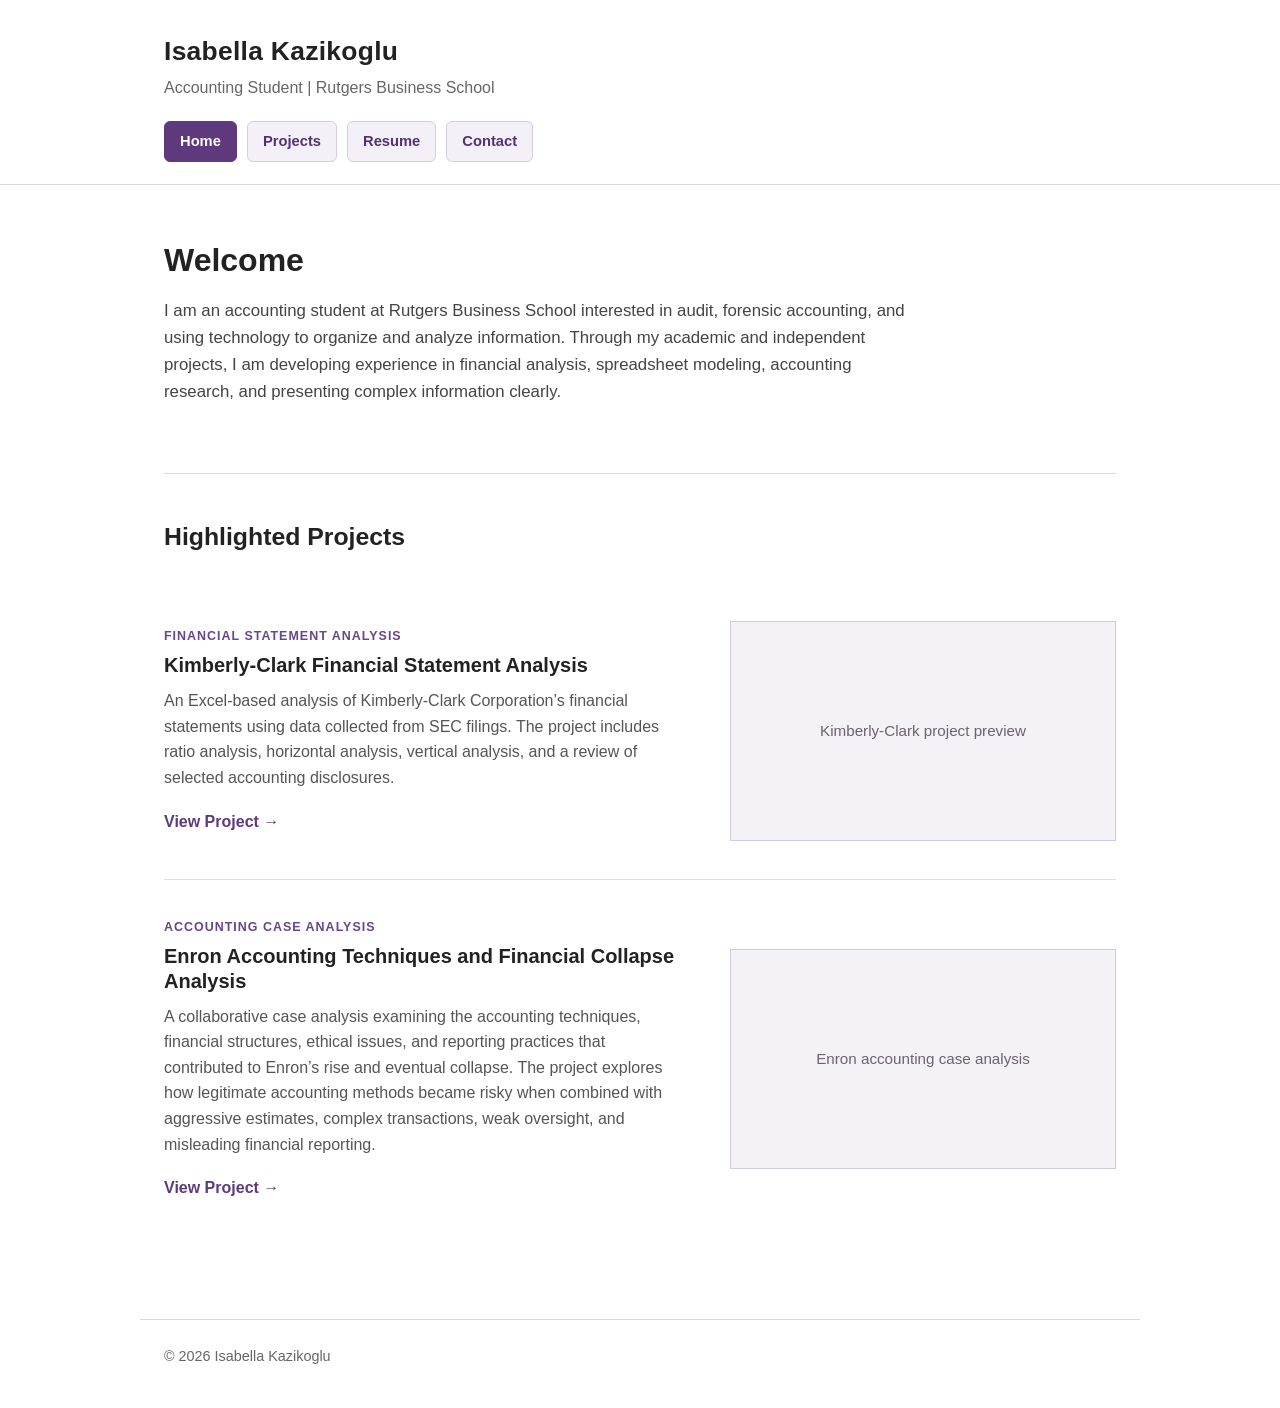
==== index.html @ 5c2a4edf "Update index.html" ====
<!DOCTYPE html>
<html lang="en">
<head>
    <meta charset="UTF-8">

    <meta
        name="viewport"
        content="width=device-width, initial-scale=1.0"
    >

    <meta
        name="description"
        content="Accounting portfolio of Isabella Kazikoglu, an accounting student at Rutgers Business School."
    >

    <title>Isabella Kazikoglu | Accounting Portfolio</title>

    <link rel="stylesheet" href="style.css?v=4">
</head>

<body>

    <header>
        <nav class="navbar">

            <a class="logo" href="index.html">
                Isabella Kazikoglu
            </a>

            <p class="site-subtitle">
                Accounting Student | Rutgers Business School
            </p>

            <div class="nav-links">

                <a class="active" href="index.html">
                    Home
                </a>

                <a href="#projects">
                    Projects
                </a>

                <a
                    href="Isabella-Kazikoglu-Resume.pdf"
                    target="_blank"
                    rel="noopener noreferrer"
                >
                    Resume
                </a>

                <a href="contact.html">
                    Contact
                </a>

            </div>

        </nav>
    </header>

    <main>

        <section class="introduction">

            <h1>Welcome</h1>

            <p>
                I am an accounting student at Rutgers Business School
                interested in audit, forensic accounting, and using
                technology to organize and analyze information. Through my
                academic and independent projects, I am developing experience
                in financial analysis, spreadsheet modeling, accounting
                research, and presenting complex information clearly.
            </p>

        </section>

        <section id="projects" class="projects-section">

            <h2>Highlighted Projects</h2>

            <article class="project">

                <div class="project-text">

                    <p class="project-category">
                        Financial Statement Analysis
                    </p>

                    <h3>
                        Kimberly-Clark Financial Statement Analysis
                    </h3>

                    <p>
                        An Excel-based analysis of Kimberly-Clark Corporation’s
                        financial statements using data collected from SEC
                        filings. The project includes ratio analysis,
                        horizontal analysis, vertical analysis, and a review
                        of selected accounting disclosures.
                    </p>

                    <a
                        class="project-link"
                        href="kmb-project.html"
                    >
                        View Project →
                    </a>

                </div>

                <div class="project-image">

                    <div class="image-placeholder">
                        Kimberly-Clark project preview
                    </div>

                </div>

            </article>

            <article class="project">

                <div class="project-text">

                    <p class="project-category">
                        Accounting Case Analysis
                    </p>

                    <h3>
                        Enron Accounting Techniques and Financial Collapse
                        Analysis
                    </h3>

                    <p>
                        A collaborative case analysis examining the accounting
                        techniques, financial structures, ethical issues, and
                        reporting practices that contributed to Enron’s rise
                        and eventual collapse. The project explores how
                        legitimate accounting methods became risky when
                        combined with aggressive estimates, complex
                        transactions, weak oversight, and misleading financial
                        reporting.
                    </p>

                    <a
                        class="project-link"
                        href="enron-project.html"
                    >
                        View Project →
                    </a>

                </div>

                <div class="project-image">

                    <div class="image-placeholder">
                        Enron accounting case analysis
                    </div>

                </div>

            </article>

        </section>

    </main>

    <footer>
        <p>© 2026 Isabella Kazikoglu</p>
    </footer>

</body>
</html>
---- style.css ----
/* ------------------------------
   Basic page settings
------------------------------ */

* {
    box-sizing: border-box;
}

html {
    scroll-behavior: smooth;
}

body {
    background-color: #ffffff;
    color: #222222;
    font-family: Arial, Helvetica, sans-serif;
    line-height: 1.6;
    margin: 0;
}

a {
    color: #5e3a7d;
    text-decoration: none;
}

a:hover {
    text-decoration: underline;
}

img {
    display: block;
    height: auto;
    max-width: 100%;
}


/* ------------------------------
   Header and navigation
------------------------------ */

header {
    background-color: #ffffff;
    border-bottom: 1px solid #d9d9d9;
}

.navbar {
    margin: 0 auto;
    max-width: 1000px;
    padding: 30px 24px 22px;
}

.logo {
    color: #222222;
    display: block;
    font-size: 1.65rem;
    font-weight: 700;
    letter-spacing: 0.3px;
    margin-bottom: 3px;
}

.logo:hover {
    color: #5e3a7d;
    text-decoration: none;
}

.site-subtitle {
    color: #666666;
    margin: 0 0 20px;
}

.nav-links {
    display: flex;
    flex-wrap: wrap;
    gap: 10px;
}

.nav-links a {
    background-color: #f4f0f7;
    border: 1px solid #d8cce1;
    border-radius: 6px;
    color: #4f3275;
    font-size: 0.92rem;
    font-weight: 600;
    padding: 8px 15px;
    text-decoration: none;
    transition:
        background-color 0.2s ease,
        border-color 0.2s ease,
        color 0.2s ease;
}

.nav-links a:hover {
    background-color: #5e3a7d;
    border-color: #5e3a7d;
    color: #ffffff;
    text-decoration: none;
}

.nav-links a.active {
    background-color: #5e3a7d;
    border-color: #5e3a7d;
    color: #ffffff;
}


/* ------------------------------
   Main page content
------------------------------ */

main {
    margin: 0 auto;
    max-width: 1000px;
    min-height: 65vh;
    padding: 55px 24px 80px;
}

h1,
h2,
h3 {
    color: #222222;
    line-height: 1.25;
}

h1 {
    font-size: 2rem;
    margin: 0 0 18px;
}

h2 {
    font-size: 1.55rem;
    margin: 0 0 30px;
}

h3 {
    font-size: 1.25rem;
    margin: 0 0 10px;
}

p {
    margin-top: 0;
}


/* ------------------------------
   Homepage introduction
------------------------------ */

.introduction {
    border-bottom: 1px solid #dddddd;
    padding-bottom: 50px;
}

.introduction p {
    color: #444444;
    font-size: 1.05rem;
    max-width: 760px;
}


/* ------------------------------
   Homepage projects
------------------------------ */

.projects-section {
    padding-top: 48px;
}

.project {
    align-items: center;
    border-bottom: 1px solid #dddddd;
    display: grid;
    gap: 45px;
    grid-template-columns: 1.35fr 1fr;
    padding: 38px 0;
}

.project:last-child {
    border-bottom: none;
}

.project-text p {
    color: #555555;
    margin: 0 0 14px;
}

.project-category {
    color: #68458c !important;
    font-size: 0.78rem;
    font-weight: 700;
    letter-spacing: 1px;
    margin-bottom: 6px !important;
    text-transform: uppercase;
}

.project-link {
    color: #5e3a7d;
    display: inline-block;
    font-weight: 700;
    margin-top: 4px;
}

.project-link:hover {
    color: #42285a;
}

.project-image img {
    border: 1px solid #cccccc;
    max-height: 250px;
    object-fit: cover;
    width: 100%;
}

.image-placeholder {
    align-items: center;
    background-color: #f4f2f6;
    border: 1px solid #d3cbd9;
    color: #6c6272;
    display: flex;
    font-size: 0.95rem;
    height: 220px;
    justify-content: center;
    padding: 20px;
    text-align: center;
}


/* ------------------------------
   General buttons
------------------------------ */

.button {
    background-color: #5e3a7d;
    border: 1px solid #5e3a7d;
    border-radius: 5px;
    color: #ffffff;
    display: inline-block;
    font-weight: 600;
    padding: 10px 17px;
    text-align: center;
}

.button:hover {
    background-color: #42285a;
    border-color: #42285a;
    color: #ffffff;
    text-decoration: none;
}

.button-secondary {
    background-color: #ffffff;
    color: #5e3a7d;
}

.button-secondary:hover {
    background-color: #f4f0f7;
    color: #42285a;
}


/* ------------------------------
   Project detail pages
------------------------------ */

.project-page {
    max-width: 820px;
}

.project-page > section {
    border-bottom: 1px solid #dddddd;
    padding: 32px 0;
}

.project-page > section:first-child {
    padding-top: 0;
}

.project-page > section:last-child {
    border-bottom: none;
}

.project-page h2 {
    font-size: 1.35rem;
    margin-bottom: 14px;
}

.project-page p,
.project-page li {
    color: #4d4d4d;
}

.project-page ul {
    padding-left: 22px;
}


/* ------------------------------
   Kimberly-Clark project hero
------------------------------ */

.project-hero {
    border-bottom: 1px solid #dddddd;
    padding-bottom: 42px !important;
}

.project-summary {
    color: #4d4d4d;
    font-size: 1.08rem;
    max-width: 760px;
}

.project-buttons {
    display: flex;
    flex-wrap: wrap;
    gap: 12px;
    margin-top: 26px;
}


/* ------------------------------
   Skills tags
------------------------------ */

.skills-list {
    display: flex;
    flex-wrap: wrap;
    gap: 10px;
}

.skills-list span {
    background-color: #f4f0f7;
    border: 1px solid #d8cce1;
    border-radius: 6px;
    color: #4f3275;
    font-size: 0.88rem;
    font-weight: 600;
    padding: 7px 12px;
}


/* ------------------------------
   Analysis cards
------------------------------ */

.analysis-grid {
    display: grid;
    gap: 18px;
    grid-template-columns: repeat(2, minmax(0, 1fr));
}

.analysis-card {
    background-color: #faf9fb;
    border: 1px solid #ded8e3;
    border-radius: 7px;
    padding: 22px;
}

.analysis-card h3 {
    margin-bottom: 9px;
}

.analysis-card p {
    margin-bottom: 0;
}


/* ------------------------------
   Key findings
------------------------------ */

.finding {
    border-left: 4px solid #68458c;
    margin-bottom: 22px;
    padding: 4px 0 4px 20px;
}

.finding h3 {
    margin-bottom: 7px;
}

.finding p {
    margin-bottom: 0;
}


/* ------------------------------
   Project lists and downloads
------------------------------ */

.project-list {
    padding-left: 22px;
}

.project-list li {
    margin-bottom: 10px;
}

.project-download-section {
    background-color: #faf9fb;
    border: 1px solid #ded8e3 !important;
    border-radius: 7px;
    margin-top: 35px;
    padding: 28px !important;
}


/* ------------------------------
   Contact page
------------------------------ */

.contact-section {
    max-width: 760px;
}

.contact-introduction {
    color: #4d4d4d;
    font-size: 1.05rem;
    margin-bottom: 35px;
    max-width: 700px;
}

.contact-cards {
    display: grid;
    gap: 16px;
}

.contact-card {
    background-color: #ffffff;
    border: 1px solid #d8cce1;
    border-radius: 7px;
    display: flex;
    flex-direction: column;
    padding: 20px 22px;
    transition:
        border-color 0.2s ease,
        box-shadow 0.2s ease,
        transform 0.2s ease;
}

.contact-card:hover {
    border-color: #68458c;
    box-shadow: 0 8px 20px rgba(66, 40, 90, 0.08);
    text-decoration: none;
    transform: translateY(-2px);
}

.contact-label {
    color: #68458c;
    font-size: 0.75rem;
    font-weight: 700;
    letter-spacing: 1px;
    margin-bottom: 4px;
    text-transform: uppercase;
}

.contact-value {
    color: #333333;
    font-size: 1rem;
    font-weight: 600;
    overflow-wrap: anywhere;
}


/* ------------------------------
   Resume page
------------------------------ */

.resume-frame {
    border: 1px solid #cccccc;
    height: 800px;
    margin-top: 25px;
    width: 100%;
}


/* ------------------------------
   Footer
------------------------------ */

footer {
    border-top: 1px solid #d9d9d9;
    color: #666666;
    font-size: 0.9rem;
    margin: 0 auto;
    max-width: 1000px;
    padding: 25px 24px 40px;
}

footer p {
    margin: 0;
}


/* ------------------------------
   Tablet and phone layout
------------------------------ */

@media (max-width: 700px) {

    .navbar {
        padding: 24px 18px 20px;
    }

    .logo {
        font-size: 1.4rem;
    }

    .site-subtitle {
        font-size: 0.95rem;
    }

    .nav-links {
        gap: 8px;
    }

    .nav-links a {
        font-size: 0.86rem;
        padding: 7px 11px;
    }

    main {
        padding: 38px 18px 60px;
    }

    h1 {
        font-size: 1.8rem;
    }

    h2 {
        font-size: 1.45rem;
    }

    .project {
        gap: 24px;
        grid-template-columns: 1fr;
        padding: 32px 0;
    }

    .project-image {
        order: -1;
    }

    .image-placeholder {
        height: 190px;
    }

    .project-page {
        max-width: 100%;
    }

    .project-page > section {
        padding: 28px 0;
    }

    .project-summary {
        font-size: 1rem;
    }

    .project-buttons {
        align-items: stretch;
        flex-direction: column;
    }

    .project-buttons .button {
        width: 100%;
    }

    .skills-list {
        gap: 8px;
    }

    .skills-list span {
        font-size: 0.82rem;
        padding: 6px 10px;
    }

    .analysis-grid {
        grid-template-columns: 1fr;
    }

    .analysis-card {
        padding: 20px;
    }

    .project-download-section {
        padding: 22px !important;
    }

    .resume-frame {
        height: 600px;
    }

}


/* ------------------------------
   Very small phones
------------------------------ */

@media (max-width: 420px) {

    .nav-links a {
        flex: 1 1 auto;
        text-align: center;
    }

    .skills-list span {
        width: 100%;
    }

    .analysis-card {
        padding: 18px;
    }

}
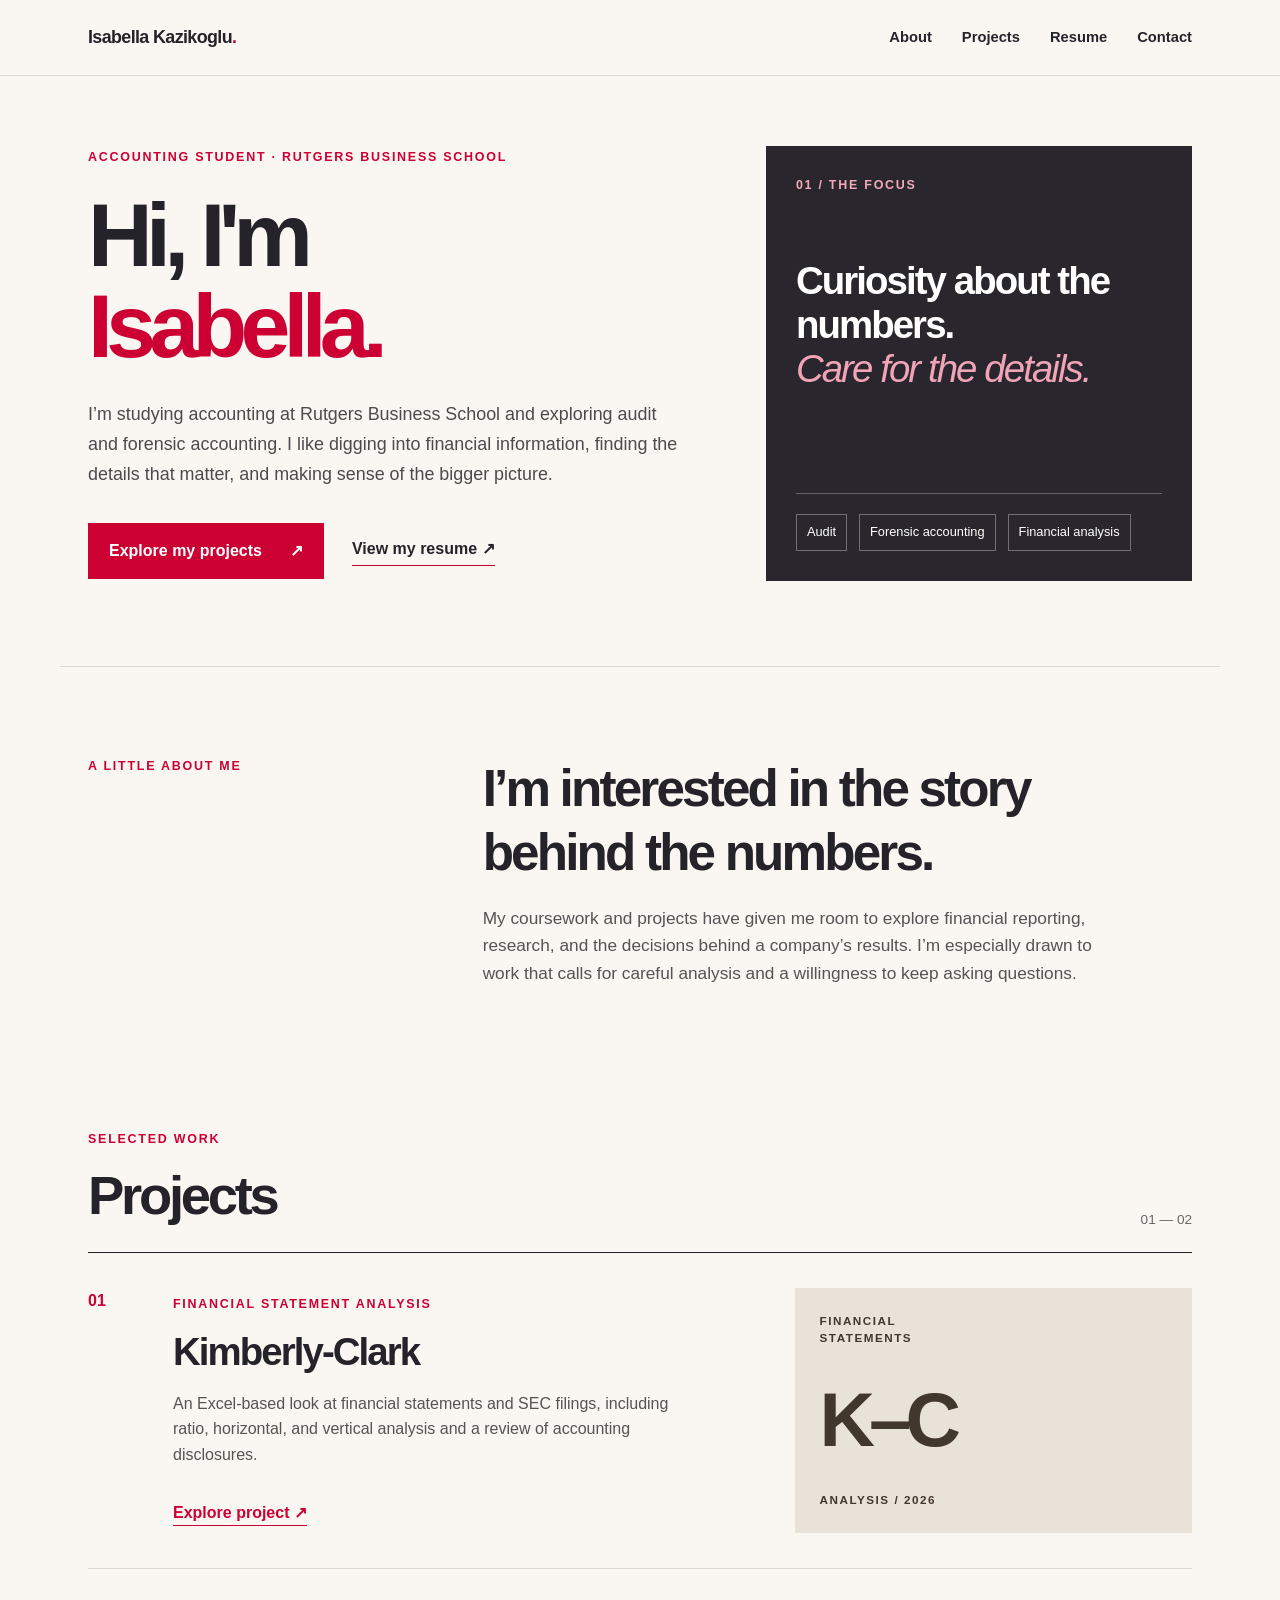
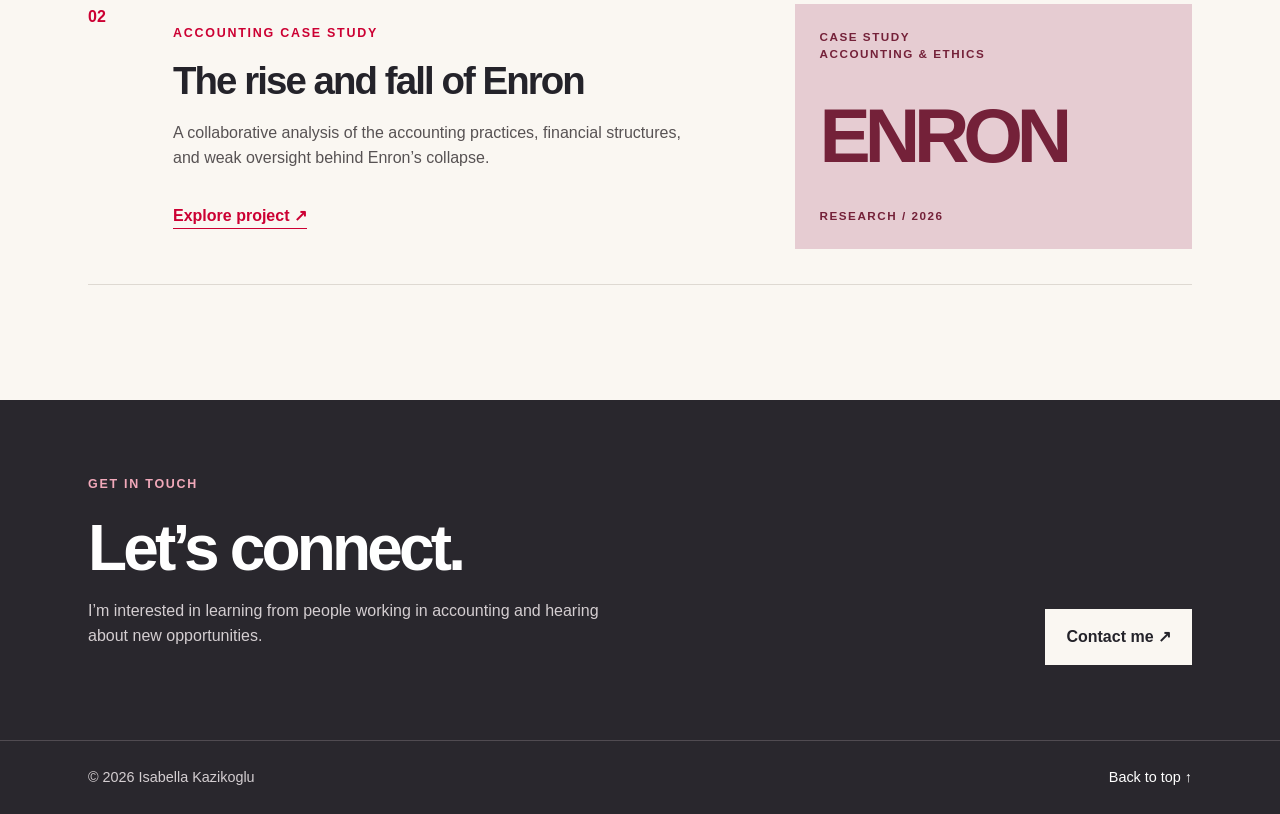
==== commit 5254d626: "Refresh accounting portfolio with Rutgers scarlet styling Redesign the homepage around the Kimberly-" ====
--- a/index.html
+++ b/index.html
@@ -1,173 +1,16 @@
-<!DOCTYPE html>
+<!doctype html>
 <html lang="en">
 <head>
-    <meta charset="UTF-8">
-
-    <meta
-        name="viewport"
-        content="width=device-width, initial-scale=1.0"
-    >
-
-    <meta
-        name="description"
-        content="Accounting portfolio of Isabella Kazikoglu, an accounting student at Rutgers Business School."
-    >
-
-    <title>Isabella Kazikoglu | Accounting Portfolio</title>
-
-    <link rel="stylesheet" href="style.css?v=4">
+<meta charset="utf-8"><meta name="viewport" content="width=device-width, initial-scale=1">
+<meta name="description" content="Isabella Kazikoglu's accounting portfolio: financial statement analysis and accounting case studies.">
+<title>Isabella Kazikoglu | Accounting Portfolio</title><link rel="stylesheet" href="style.css?v=5">
 </head>
-
-<body>
-
-    <header>
-        <nav class="navbar">
-
-            <a class="logo" href="index.html">
-                Isabella Kazikoglu
-            </a>
-
-            <p class="site-subtitle">
-                Accounting Student | Rutgers Business School
-            </p>
-
-            <div class="nav-links">
-
-                <a class="active" href="index.html">
-                    Home
-                </a>
-
-                <a href="#projects">
-                    Projects
-                </a>
-
-                <a
-                    href="Isabella-Kazikoglu-Resume.pdf"
-                    target="_blank"
-                    rel="noopener noreferrer"
-                >
-                    Resume
-                </a>
-
-                <a href="contact.html">
-                    Contact
-                </a>
-
-            </div>
-
-        </nav>
-    </header>
-
-    <main>
-
-        <section class="introduction">
-
-            <h1>Welcome</h1>
-
-            <p>
-                I am an accounting student at Rutgers Business School
-                interested in audit, forensic accounting, and using
-                technology to organize and analyze information. Through my
-                academic and independent projects, I am developing experience
-                in financial analysis, spreadsheet modeling, accounting
-                research, and presenting complex information clearly.
-            </p>
-
-        </section>
-
-        <section id="projects" class="projects-section">
-
-            <h2>Highlighted Projects</h2>
-
-            <article class="project">
-
-                <div class="project-text">
-
-                    <p class="project-category">
-                        Financial Statement Analysis
-                    </p>
-
-                    <h3>
-                        Kimberly-Clark Financial Statement Analysis
-                    </h3>
-
-                    <p>
-                        An Excel-based analysis of Kimberly-Clark Corporation’s
-                        financial statements using data collected from SEC
-                        filings. The project includes ratio analysis,
-                        horizontal analysis, vertical analysis, and a review
-                        of selected accounting disclosures.
-                    </p>
-
-                    <a
-                        class="project-link"
-                        href="kmb-project.html"
-                    >
-                        View Project →
-                    </a>
-
-                </div>
-
-                <div class="project-image">
-
-                    <div class="image-placeholder">
-                        Kimberly-Clark project preview
-                    </div>
-
-                </div>
-
-            </article>
-
-            <article class="project">
-
-                <div class="project-text">
-
-                    <p class="project-category">
-                        Accounting Case Analysis
-                    </p>
-
-                    <h3>
-                        Enron Accounting Techniques and Financial Collapse
-                        Analysis
-                    </h3>
-
-                    <p>
-                        A collaborative case analysis examining the accounting
-                        techniques, financial structures, ethical issues, and
-                        reporting practices that contributed to Enron’s rise
-                        and eventual collapse. The project explores how
-                        legitimate accounting methods became risky when
-                        combined with aggressive estimates, complex
-                        transactions, weak oversight, and misleading financial
-                        reporting.
-                    </p>
-
-                    <a
-                        class="project-link"
-                        href="enron-project.html"
-                    >
-                        View Project →
-                    </a>
-
-                </div>
-
-                <div class="project-image">
-
-                    <div class="image-placeholder">
-                        Enron accounting case analysis
-                    </div>
-
-                </div>
-
-            </article>
-
-        </section>
-
-    </main>
-
-    <footer>
-        <p>© 2026 Isabella Kazikoglu</p>
-    </footer>
-
-</body>
-</html>
+<body class="home-page">
+<header class="home-header"><nav class="home-nav" aria-label="Main navigation"><a class="home-wordmark" href="index.html">Isabella Kazikoglu<span>.</span></a><div class="home-nav-links"><a href="#about">About</a><a href="#projects">Projects</a><a href="Isabella_Kazikoglu_Resume.pdf" target="_blank" rel="noopener noreferrer">Resume</a><a href="contact.html">Contact</a></div></nav></header>
+<main class="home-main">
+<section class="home-hero"><div class="hero-copy"><p class="eyebrow">Accounting student · Rutgers Business School</p><h1>Hi, I'm <span>Isabella.</span></h1><p class="hero-description">I’m studying accounting at Rutgers Business School and exploring audit and forensic accounting. I like digging into financial information, finding the details that matter, and making sense of the bigger picture.</p><div class="hero-actions"><a class="home-button" href="#projects">Explore my projects <span aria-hidden="true">↗</span></a><a class="text-link" href="Isabella_Kazikoglu_Resume.pdf" target="_blank" rel="noopener noreferrer">View my resume ↗</a></div></div><div class="hero-aside"><span class="aside-index">01 / THE FOCUS</span><p>Curiosity about the numbers.<br><em>Care for the details.</em></p><div class="aside-bottom"><span>Audit</span><span>Forensic accounting</span><span>Financial analysis</span></div></div></section>
+<section class="home-about" id="about"><p class="section-kicker">A little about me</p><div><h2>I’m interested in the story behind the numbers.</h2><p>My coursework and projects have given me room to explore financial reporting, research, and the decisions behind a company’s results. I’m especially drawn to work that calls for careful analysis and a willingness to keep asking questions.</p></div></section>
+<section class="home-projects" id="projects"><div class="section-heading"><div><p class="section-kicker">Selected work</p><h2>Projects</h2></div><span>01 — 02</span></div><a class="feature-project" href="kmb-project.html"><div class="feature-number">01</div><div class="feature-content"><p class="project-type">Financial statement analysis</p><h3>Kimberly-Clark</h3><p>An Excel-based look at financial statements and SEC filings, including ratio, horizontal, and vertical analysis and a review of accounting disclosures.</p><span class="feature-action">Explore project ↗</span></div><div class="feature-art feature-art-kmb" aria-hidden="true"><span>FINANCIAL<br>STATEMENTS</span><b>K–C</b><small>ANALYSIS / 2026</small></div></a><a class="feature-project" href="enron-project.html"><div class="feature-number">02</div><div class="feature-content"><p class="project-type">Accounting case study</p><h3>The rise and fall of Enron</h3><p>A collaborative analysis of the accounting practices, financial structures, and weak oversight behind Enron’s collapse.</p><span class="feature-action">Explore project ↗</span></div><div class="feature-art feature-art-enron" aria-hidden="true"><span>CASE STUDY<br>ACCOUNTING & ETHICS</span><b>ENRON</b><small>RESEARCH / 2026</small></div></a></section>
+<section class="home-contact"><div><p class="section-kicker">Get in touch</p><h2>Let’s connect.</h2><p>I’m interested in learning from people working in accounting and hearing about new opportunities.</p></div><a href="contact.html" class="home-button home-button-light">Contact me ↗</a></section>
+</main><footer class="home-footer"><span>© 2026 Isabella Kazikoglu</span><a href="#">Back to top ↑</a></footer>
+</body></html>
--- a/style.css
+++ b/style.css
@@ -19,7 +19,7 @@
 }
 
 a {
-    color: #5e3a7d;
+    color: #cc0033;
     text-decoration: none;
 }
 
@@ -59,7 +59,7 @@
 }
 
 .logo:hover {
-    color: #5e3a7d;
+    color: #cc0033;
     text-decoration: none;
 }
 
@@ -75,10 +75,10 @@
 }
 
 .nav-links a {
-    background-color: #f4f0f7;
-    border: 1px solid #d8cce1;
+    background-color: #fbeef0;
+    border: 1px solid #edcbd2;
     border-radius: 6px;
-    color: #4f3275;
+    color: #812036;
     font-size: 0.92rem;
     font-weight: 600;
     padding: 8px 15px;
@@ -90,15 +90,15 @@
 }
 
 .nav-links a:hover {
-    background-color: #5e3a7d;
-    border-color: #5e3a7d;
+    background-color: #cc0033;
+    border-color: #cc0033;
     color: #ffffff;
     text-decoration: none;
 }
 
 .nav-links a.active {
-    background-color: #5e3a7d;
-    border-color: #5e3a7d;
+    background-color: #cc0033;
+    border-color: #cc0033;
     color: #ffffff;
 }
 
@@ -184,7 +184,7 @@
 }
 
 .project-category {
-    color: #68458c !important;
+    color: #cc0033 !important;
     font-size: 0.78rem;
     font-weight: 700;
     letter-spacing: 1px;
@@ -193,14 +193,14 @@
 }
 
 .project-link {
-    color: #5e3a7d;
+    color: #cc0033;
     display: inline-block;
     font-weight: 700;
     margin-top: 4px;
 }
 
 .project-link:hover {
-    color: #42285a;
+    color: #a8002a;
 }
 
 .project-image img {
@@ -212,9 +212,9 @@
 
 .image-placeholder {
     align-items: center;
-    background-color: #f4f2f6;
-    border: 1px solid #d3cbd9;
-    color: #6c6272;
+    background-color: #f4eee8;
+    border: 1px solid #ded9d2;
+    color: #6b6265;
     display: flex;
     font-size: 0.95rem;
     height: 220px;
@@ -229,8 +229,8 @@
 ------------------------------ */
 
 .button {
-    background-color: #5e3a7d;
-    border: 1px solid #5e3a7d;
+    background-color: #cc0033;
+    border: 1px solid #cc0033;
     border-radius: 5px;
     color: #ffffff;
     display: inline-block;
@@ -240,20 +240,20 @@
 }
 
 .button:hover {
-    background-color: #42285a;
-    border-color: #42285a;
+    background-color: #a8002a;
+    border-color: #a8002a;
     color: #ffffff;
     text-decoration: none;
 }
 
 .button-secondary {
     background-color: #ffffff;
-    color: #5e3a7d;
+    color: #cc0033;
 }
 
 .button-secondary:hover {
-    background-color: #f4f0f7;
-    color: #42285a;
+    background-color: #fbeef0;
+    color: #a8002a;
 }
 
 
@@ -327,10 +327,10 @@
 }
 
 .skills-list span {
-    background-color: #f4f0f7;
-    border: 1px solid #d8cce1;
+    background-color: #fbeef0;
+    border: 1px solid #edcbd2;
     border-radius: 6px;
-    color: #4f3275;
+    color: #812036;
     font-size: 0.88rem;
     font-weight: 600;
     padding: 7px 12px;
@@ -348,8 +348,8 @@
 }
 
 .analysis-card {
-    background-color: #faf9fb;
-    border: 1px solid #ded8e3;
+    background-color: #fffdfb;
+    border: 1px solid #ded9d2;
     border-radius: 7px;
     padding: 22px;
 }
@@ -368,7 +368,7 @@
 ------------------------------ */
 
 .finding {
-    border-left: 4px solid #68458c;
+    border-left: 4px solid #cc0033;
     margin-bottom: 22px;
     padding: 4px 0 4px 20px;
 }
@@ -395,8 +395,8 @@
 }
 
 .project-download-section {
-    background-color: #faf9fb;
-    border: 1px solid #ded8e3 !important;
+    background-color: #fffdfb;
+    border: 1px solid #ded9d2 !important;
     border-radius: 7px;
     margin-top: 35px;
     padding: 28px !important;
@@ -425,7 +425,7 @@
 
 .contact-card {
     background-color: #ffffff;
-    border: 1px solid #d8cce1;
+    border: 1px solid #edcbd2;
     border-radius: 7px;
     display: flex;
     flex-direction: column;
@@ -437,14 +437,14 @@
 }
 
 .contact-card:hover {
-    border-color: #68458c;
+    border-color: #cc0033;
     box-shadow: 0 8px 20px rgba(66, 40, 90, 0.08);
     text-decoration: none;
     transform: translateY(-2px);
 }
 
 .contact-label {
-    color: #68458c;
+    color: #cc0033;
     font-size: 0.75rem;
     font-weight: 700;
     letter-spacing: 1px;
@@ -612,3 +612,28 @@
     }
 
 }
+
+/* Portfolio redesign */
+:root{--scarlet:#cc0033;--ink:#24232a;--cream:#faf7f2;--line:#ded9d2}
+body{background:var(--cream);color:var(--ink)}
+a{color:var(--scarlet)}
+header{background:var(--cream);border-color:var(--line)}
+.nav-links a,.nav-links a.active,.button{background:var(--scarlet);border-color:var(--scarlet);color:white}
+.nav-links a:hover,.button:hover{background:#a8002a;border-color:#a8002a;color:white}
+.project-category,.project-link,.contact-label{color:var(--scarlet)!important}
+.skills-list span{background:#fbeef0;border-color:#edcbd2;color:#812036}
+.analysis-card,.project-download-section{background:#fff;border-color:var(--line)!important}
+.finding{border-color:var(--scarlet)}
+.contact-card{border-color:var(--line)}.contact-card:hover{border-color:var(--scarlet)}
+.home-page{font-family:Arial,Helvetica,sans-serif}.home-page h1,.home-page h2,.home-page h3{color:var(--ink)}
+.home-header{border-bottom:1px solid var(--line)}.home-nav{max-width:1160px;margin:auto;padding:23px 28px;display:flex;justify-content:space-between;align-items:center;gap:24px}.home-wordmark{font-weight:800;font-size:1.12rem;letter-spacing:-.035em;color:var(--ink)}.home-wordmark span{color:var(--scarlet)}.home-wordmark:hover{text-decoration:none}.home-nav-links{display:flex;gap:30px}.home-nav-links a{font-size:.92rem;font-weight:600;color:var(--ink)}.home-nav-links a:hover{color:var(--scarlet)}
+.home-main{max-width:none;min-height:0;padding:0;margin:0}.home-hero,.home-about,.home-projects,.home-contact{max-width:1160px;margin:auto}.home-hero{display:grid;grid-template-columns:1.45fr 1fr;min-height:590px;align-items:stretch;padding:70px 28px 85px;gap:60px}.hero-copy{align-self:center}.eyebrow,.section-kicker,.project-type,.aside-index{color:var(--scarlet);text-transform:uppercase;letter-spacing:.14em;font-weight:800;font-size:.78rem}.home-hero h1{font-size:clamp(3.8rem,7vw,6.9rem);letter-spacing:-.075em;line-height:1.02;margin:22px 0 26px}.home-hero h1 span{display:block;color:var(--scarlet)}.hero-description{font-size:1.12rem;color:#4d4a4c;max-width:600px;line-height:1.7}.hero-actions{display:flex;gap:28px;align-items:center;flex-wrap:wrap;margin-top:33px}.home-button{display:inline-flex;align-items:center;justify-content:space-between;gap:28px;background:var(--scarlet);color:white;padding:14px 20px;font-weight:700;border:1px solid var(--scarlet)}.home-button:hover{background:#a8002a;color:white;text-decoration:none}.text-link{color:var(--ink);font-weight:700;border-bottom:1px solid var(--scarlet);padding-bottom:3px}.hero-aside{background:#29272d;color:white;padding:30px;display:flex;flex-direction:column;justify-content:space-between;min-height:420px}.aside-index{color:#f2a9ba}.hero-aside p{font-size:clamp(1.8rem,3vw,3.1rem);font-weight:700;letter-spacing:-.05em;line-height:1.15}.hero-aside em{font-weight:400;color:#f1a4b7}.aside-bottom{border-top:1px solid #66616a;padding-top:20px;display:flex;flex-wrap:wrap;gap:12px}.aside-bottom span{font-size:.8rem;border:1px solid #746d76;padding:7px 10px}
+.home-about{border-top:1px solid var(--line);padding:90px 28px;display:grid;grid-template-columns:1fr 2fr;gap:40px}.home-about h2{font-size:clamp(2rem,4vw,3.4rem);letter-spacing:-.055em;max-width:650px;margin:0 0 20px}.home-about p:last-child{font-size:1.08rem;color:#575253;max-width:650px}.home-projects{padding:35px 28px 115px}.section-heading{display:flex;justify-content:space-between;align-items:end;border-bottom:1px solid var(--ink);padding-bottom:22px}.section-heading h2{font-size:3.4rem;letter-spacing:-.06em;margin:0}.section-heading>span{font-size:.85rem;color:#6b6566}.feature-project{display:grid;grid-template-columns:60px minmax(0,1fr) 36%;gap:25px;padding:35px 0;border-bottom:1px solid var(--line);color:inherit;align-items:center}.feature-project:hover{text-decoration:none}.feature-number{align-self:start;color:var(--scarlet);font-weight:800}.feature-content h3{font-size:clamp(1.8rem,3vw,2.8rem);letter-spacing:-.05em;margin:10px 0 15px}.feature-content>p:not(.project-type){color:#575253;max-width:520px}.feature-action{font-weight:700;color:var(--scarlet);border-bottom:1px solid var(--scarlet);display:inline-block;margin-top:16px}.feature-project:hover .feature-action{padding-left:7px}.feature-art{min-height:245px;padding:25px;display:flex;flex-direction:column;justify-content:space-between;overflow:hidden}.feature-art span,.feature-art small{font-size:.73rem;letter-spacing:.13em;font-weight:700;line-height:1.4}.feature-art b{font-size:clamp(3rem,6vw,6rem);letter-spacing:-.08em;line-height:1}.feature-art-kmb{background:#e9e2d9;color:#42372d}.feature-art-enron{background:#e6ccd2;color:#742139}
+.home-contact{max-width:none;background:#29272d;color:white;padding:75px max(28px,calc((100vw - 1104px)/2));display:flex;align-items:end;justify-content:space-between;gap:40px}.home-contact h2{color:white;font-size:clamp(2.8rem,5vw,5rem);letter-spacing:-.06em;margin:10px 0}.home-contact p:last-child{color:#d4ced1;max-width:540px}.home-contact .section-kicker{color:#f2a9ba}.home-button-light{background:var(--cream);color:var(--ink);border-color:var(--cream);white-space:nowrap}.home-button-light:hover{background:white;color:var(--ink)}.home-footer{max-width:none;padding:25px max(28px,calc((100vw - 1104px)/2));display:flex;justify-content:space-between;background:#29272d;border-top:1px solid #504b51;color:#d4ced1}.home-footer a{color:white}
+@media(max-width:760px){.home-nav{align-items:flex-start;flex-direction:column;gap:12px;padding:20px}.home-nav-links{gap:19px;flex-wrap:wrap}.home-hero{grid-template-columns:1fr;gap:30px;padding:52px 20px 60px;min-height:0}.hero-aside{min-height:280px}.home-about{padding:65px 20px;grid-template-columns:1fr;gap:12px}.home-projects{padding:15px 20px 70px}.feature-project{grid-template-columns:32px 1fr;gap:12px}.feature-art{grid-column:2;min-height:205px}.home-contact{padding:55px 20px;align-items:start;flex-direction:column}.home-footer{padding:24px 20px;gap:15px;flex-wrap:wrap}}
+@media(max-width:420px){.home-hero h1{font-size:3.5rem}.home-nav-links{gap:14px}.home-nav-links a{font-size:.86rem}}
+
+.contact-grid { display: grid; gap: 16px; }
+a:focus-visible { outline: 3px solid #cc0033; outline-offset: 5px; }
+.home-contact a:focus-visible, .home-footer a:focus-visible { outline-color: #ffffff; }
+@media (prefers-reduced-motion: reduce) { html { scroll-behavior: auto; } * { transition: none !important; } }
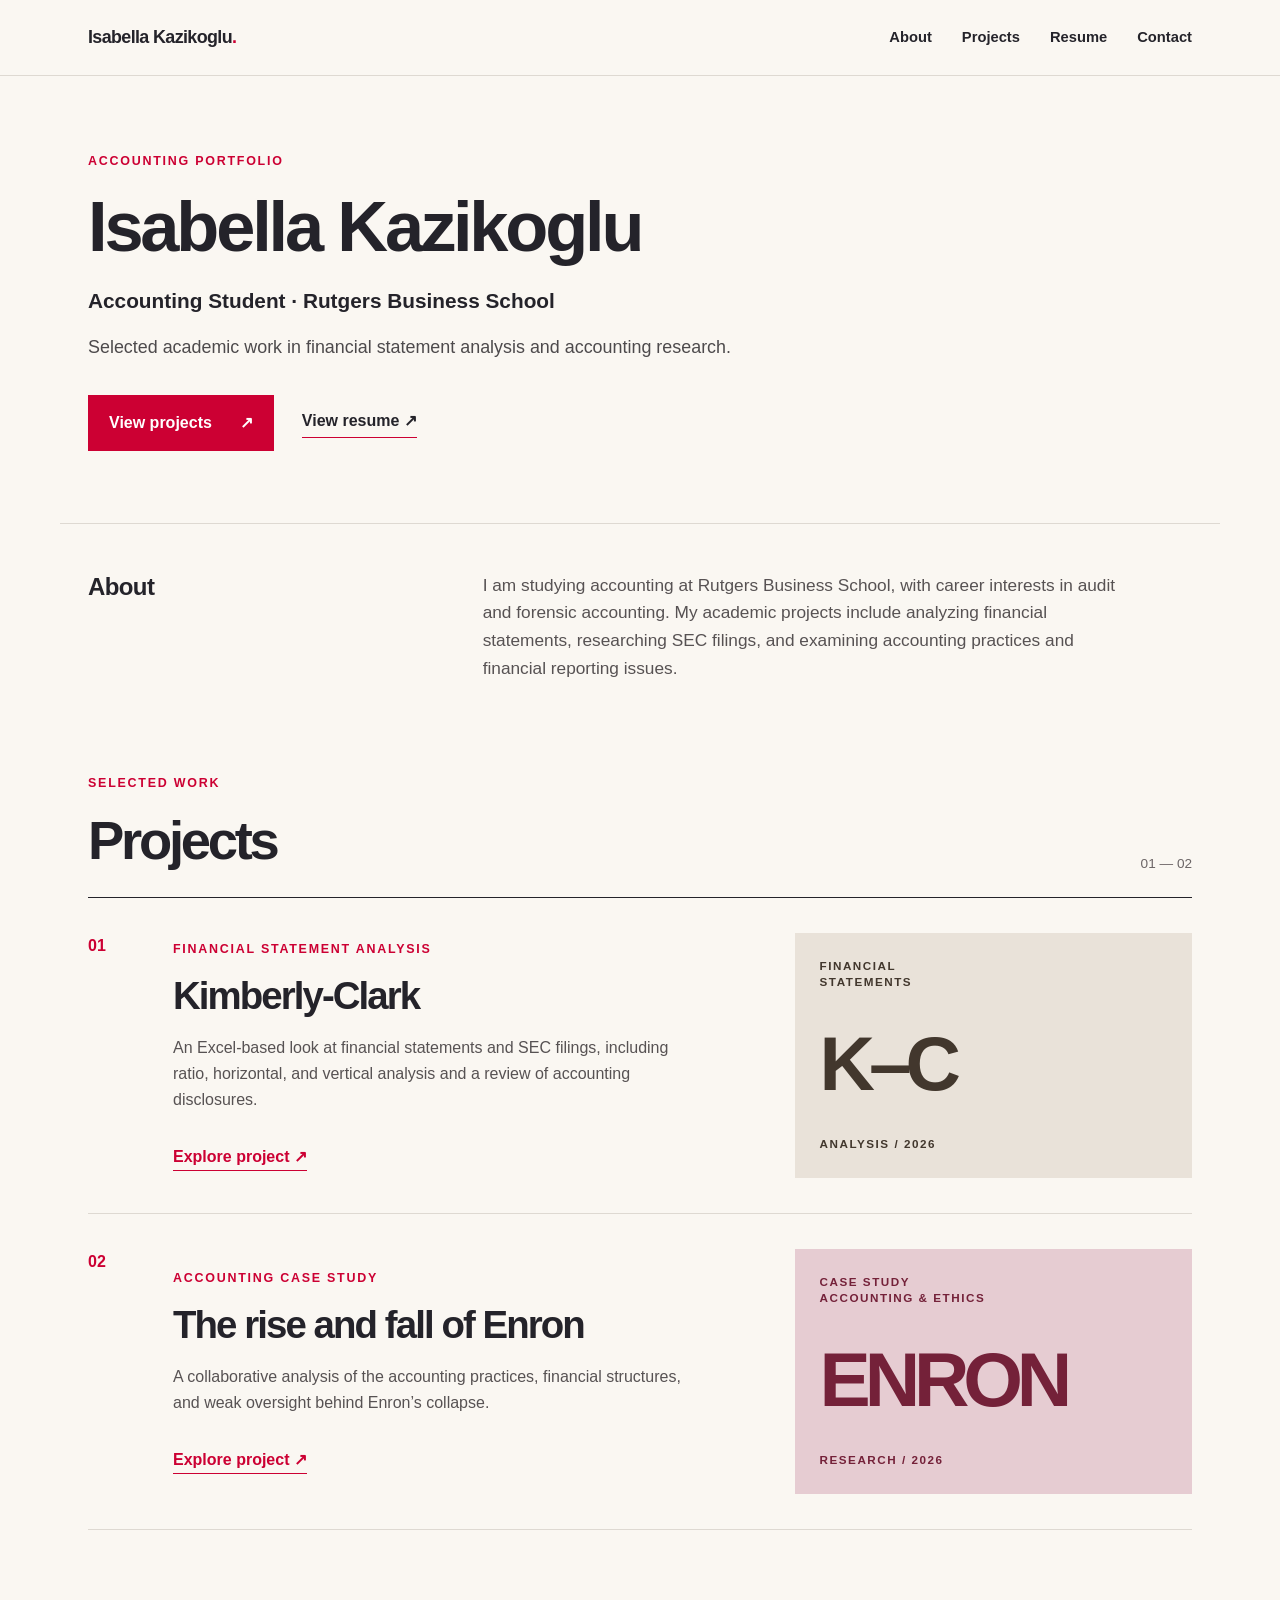
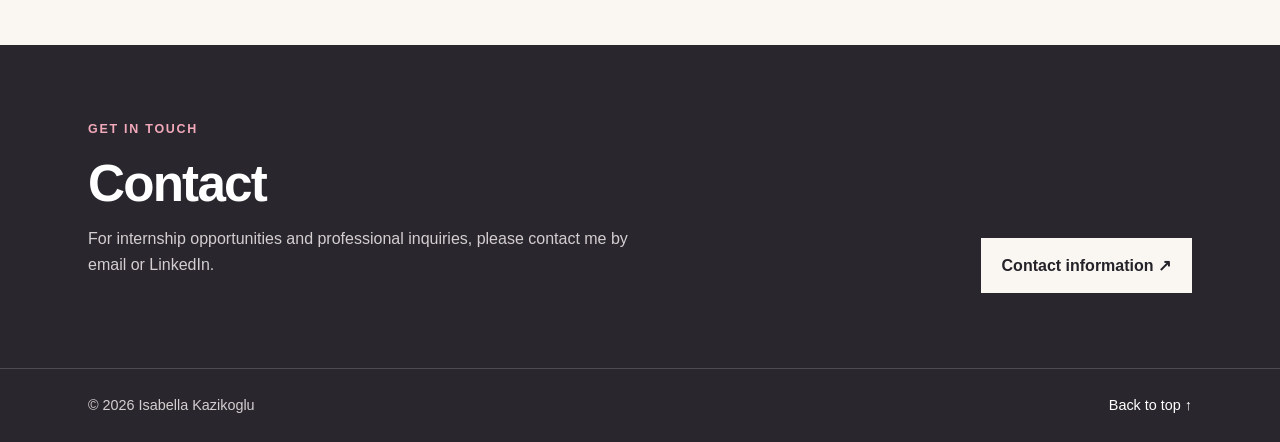
==== commit 702aa99e: "Use professional introduction and direct portfolio copy Replace the casual greeting and decorative s" ====
--- a/index.html
+++ b/index.html
@@ -3,14 +3,28 @@
 <head>
 <meta charset="utf-8"><meta name="viewport" content="width=device-width, initial-scale=1">
 <meta name="description" content="Isabella Kazikoglu's accounting portfolio: financial statement analysis and accounting case studies.">
-<title>Isabella Kazikoglu | Accounting Portfolio</title><link rel="stylesheet" href="style.css?v=5">
+<title>Isabella Kazikoglu | Accounting Portfolio</title><link rel="stylesheet" href="style.css?v=6">
 </head>
 <body class="home-page">
 <header class="home-header"><nav class="home-nav" aria-label="Main navigation"><a class="home-wordmark" href="index.html">Isabella Kazikoglu<span>.</span></a><div class="home-nav-links"><a href="#about">About</a><a href="#projects">Projects</a><a href="Isabella_Kazikoglu_Resume.pdf" target="_blank" rel="noopener noreferrer">Resume</a><a href="contact.html">Contact</a></div></nav></header>
 <main class="home-main">
-<section class="home-hero"><div class="hero-copy"><p class="eyebrow">Accounting student · Rutgers Business School</p><h1>Hi, I'm <span>Isabella.</span></h1><p class="hero-description">I’m studying accounting at Rutgers Business School and exploring audit and forensic accounting. I like digging into financial information, finding the details that matter, and making sense of the bigger picture.</p><div class="hero-actions"><a class="home-button" href="#projects">Explore my projects <span aria-hidden="true">↗</span></a><a class="text-link" href="Isabella_Kazikoglu_Resume.pdf" target="_blank" rel="noopener noreferrer">View my resume ↗</a></div></div><div class="hero-aside"><span class="aside-index">01 / THE FOCUS</span><p>Curiosity about the numbers.<br><em>Care for the details.</em></p><div class="aside-bottom"><span>Audit</span><span>Forensic accounting</span><span>Financial analysis</span></div></div></section>
-<section class="home-about" id="about"><p class="section-kicker">A little about me</p><div><h2>I’m interested in the story behind the numbers.</h2><p>My coursework and projects have given me room to explore financial reporting, research, and the decisions behind a company’s results. I’m especially drawn to work that calls for careful analysis and a willingness to keep asking questions.</p></div></section>
+<section class="home-hero" aria-labelledby="portfolio-title">
+  <div class="hero-copy">
+    <p class="eyebrow">Accounting Portfolio</p>
+    <h1 id="portfolio-title">Isabella Kazikoglu</h1>
+    <p class="hero-role">Accounting Student · Rutgers Business School</p>
+    <p class="hero-description">Selected academic work in financial statement analysis and accounting research.</p>
+    <div class="hero-actions">
+      <a class="home-button" href="#projects">View projects <span aria-hidden="true">↗</span></a>
+      <a class="text-link" href="Isabella_Kazikoglu_Resume.pdf" target="_blank" rel="noopener noreferrer">View resume <span aria-hidden="true">↗</span></a>
+    </div>
+  </div>
+</section>
+<section class="home-about" id="about" aria-labelledby="about-title">
+  <h2 id="about-title">About</h2>
+  <p>I am studying accounting at Rutgers Business School, with career interests in audit and forensic accounting. My academic projects include analyzing financial statements, researching SEC filings, and examining accounting practices and financial reporting issues.</p>
+</section>
 <section class="home-projects" id="projects"><div class="section-heading"><div><p class="section-kicker">Selected work</p><h2>Projects</h2></div><span>01 — 02</span></div><a class="feature-project" href="kmb-project.html"><div class="feature-number">01</div><div class="feature-content"><p class="project-type">Financial statement analysis</p><h3>Kimberly-Clark</h3><p>An Excel-based look at financial statements and SEC filings, including ratio, horizontal, and vertical analysis and a review of accounting disclosures.</p><span class="feature-action">Explore project ↗</span></div><div class="feature-art feature-art-kmb" aria-hidden="true"><span>FINANCIAL<br>STATEMENTS</span><b>K–C</b><small>ANALYSIS / 2026</small></div></a><a class="feature-project" href="enron-project.html"><div class="feature-number">02</div><div class="feature-content"><p class="project-type">Accounting case study</p><h3>The rise and fall of Enron</h3><p>A collaborative analysis of the accounting practices, financial structures, and weak oversight behind Enron’s collapse.</p><span class="feature-action">Explore project ↗</span></div><div class="feature-art feature-art-enron" aria-hidden="true"><span>CASE STUDY<br>ACCOUNTING & ETHICS</span><b>ENRON</b><small>RESEARCH / 2026</small></div></a></section>
-<section class="home-contact"><div><p class="section-kicker">Get in touch</p><h2>Let’s connect.</h2><p>I’m interested in learning from people working in accounting and hearing about new opportunities.</p></div><a href="contact.html" class="home-button home-button-light">Contact me ↗</a></section>
+<section class="home-contact"><div><p class="section-kicker">Get in touch</p><h2>Contact</h2><p>For internship opportunities and professional inquiries, please contact me by email or LinkedIn.</p></div><a href="contact.html" class="home-button home-button-light">Contact information ↗</a></section>
 </main><footer class="home-footer"><span>© 2026 Isabella Kazikoglu</span><a href="#">Back to top ↑</a></footer>
 </body></html>
--- a/style.css
+++ b/style.css
@@ -637,3 +637,50 @@
 a:focus-visible { outline: 3px solid #cc0033; outline-offset: 5px; }
 .home-contact a:focus-visible, .home-footer a:focus-visible { outline-color: #ffffff; }
 @media (prefers-reduced-motion: reduce) { html { scroll-behavior: auto; } * { transition: none !important; } }
+
+/* Professional portfolio introduction */
+.home-hero {
+    display: block;
+    min-height: 0;
+    padding: 76px 28px 72px;
+}
+.home-hero h1 {
+    font-size: clamp(2.65rem, 5.5vw, 4.8rem);
+    letter-spacing: -.045em;
+    line-height: 1.12;
+    margin: 16px 0 18px;
+}
+.hero-role {
+    font-size: 1.3rem;
+    font-weight: 600;
+    margin-bottom: 14px;
+}
+.hero-description {
+    max-width: 760px;
+}
+.home-about {
+    padding: 48px 28px;
+    align-items: start;
+}
+.home-about h2 {
+    font-size: 1.5rem;
+    letter-spacing: -.025em;
+    margin: 0;
+}
+.home-about > p {
+    margin: 0;
+}
+.home-projects {
+    padding-top: 44px;
+}
+.home-contact h2 {
+    font-size: clamp(2.5rem, 4vw, 3.5rem);
+    letter-spacing: -.035em;
+}
+@media (max-width: 760px) {
+    .home-hero { padding: 44px 20px 48px; }
+    .home-hero h1 { font-size: clamp(2.5rem, 9vw, 3.5rem); }
+    .hero-role { font-size: 1.08rem; }
+    .home-about { padding: 36px 20px; gap: 18px; }
+    .home-projects { padding-top: 28px; }
+}
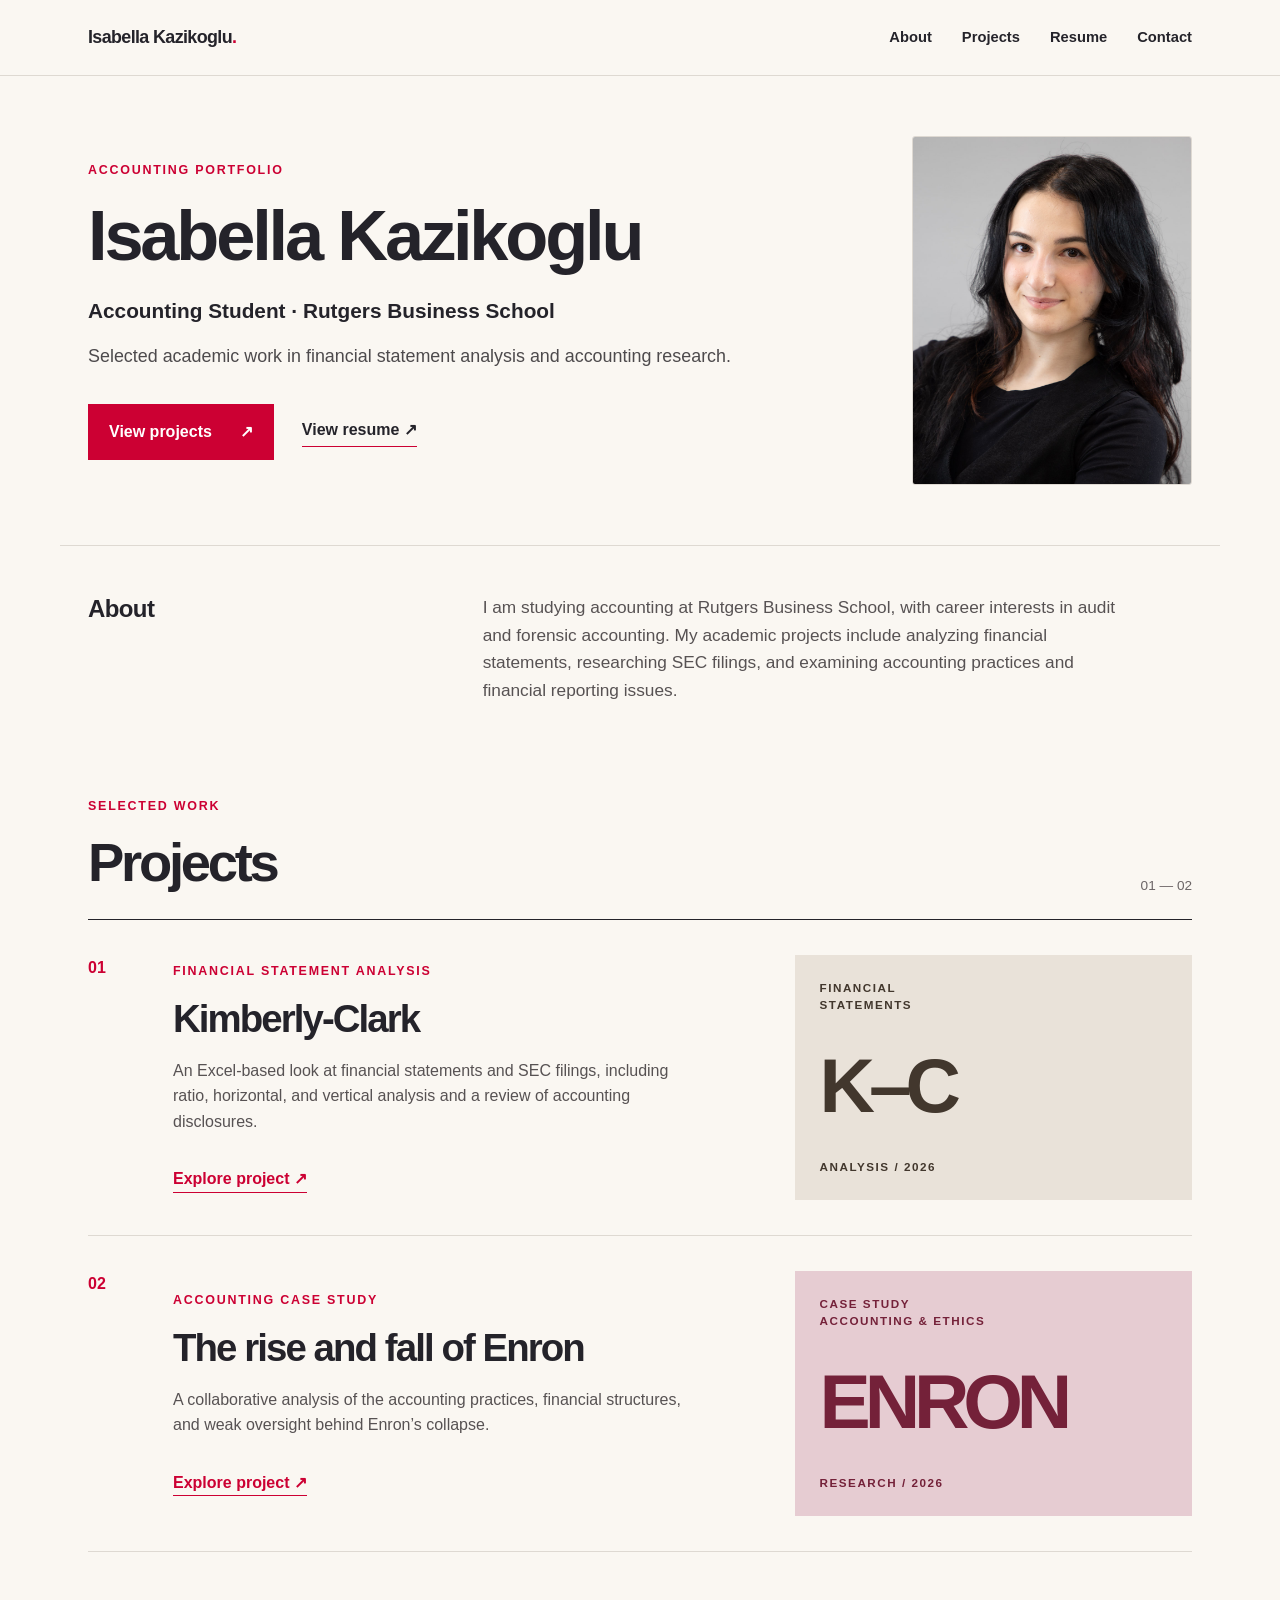
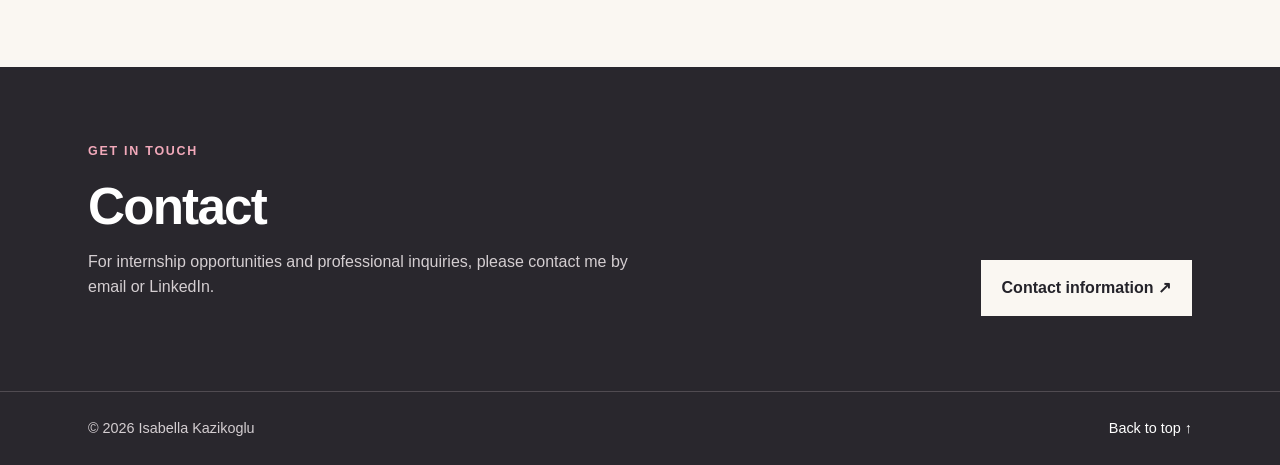
==== commit 85ab496a: "Add professional headshot to portfolio introduction Place the supplied original portrait beside the " ====
--- a/index.html
+++ b/index.html
@@ -3,7 +3,7 @@
 <head>
 <meta charset="utf-8"><meta name="viewport" content="width=device-width, initial-scale=1">
 <meta name="description" content="Isabella Kazikoglu's accounting portfolio: financial statement analysis and accounting case studies.">
-<title>Isabella Kazikoglu | Accounting Portfolio</title><link rel="stylesheet" href="style.css?v=6">
+<title>Isabella Kazikoglu | Accounting Portfolio</title><link rel="stylesheet" href="style.css?v=7">
 </head>
 <body class="home-page">
 <header class="home-header"><nav class="home-nav" aria-label="Main navigation"><a class="home-wordmark" href="index.html">Isabella Kazikoglu<span>.</span></a><div class="home-nav-links"><a href="#about">About</a><a href="#projects">Projects</a><a href="Isabella_Kazikoglu_Resume.pdf" target="_blank" rel="noopener noreferrer">Resume</a><a href="contact.html">Contact</a></div></nav></header>
@@ -19,6 +19,9 @@
       <a class="text-link" href="Isabella_Kazikoglu_Resume.pdf" target="_blank" rel="noopener noreferrer">View resume <span aria-hidden="true">↗</span></a>
     </div>
   </div>
+  <div class="hero-portrait">
+    <img src="assets/isabella-kazikoglu-headshot.jpg" alt="Isabella Kazikoglu" width="1000" height="1250" fetchpriority="high" decoding="async">
+  </div>
 </section>
 <section class="home-about" id="about" aria-labelledby="about-title">
   <h2 id="about-title">About</h2>
--- a/style.css
+++ b/style.css
@@ -640,9 +640,19 @@
 
 /* Professional portfolio introduction */
 .home-hero {
+    display: grid;
+    grid-template-columns: minmax(0, 1fr) 280px;
+    align-items: center;
+    gap: 64px;
+    min-height: 0;
+    padding: 60px 28px;
+}
+.hero-portrait img {
     display: block;
-    min-height: 0;
-    padding: 76px 28px 72px;
+    width: 100%;
+    height: auto;
+    border: 1px solid var(--line);
+    border-radius: 3px;
 }
 .home-hero h1 {
     font-size: clamp(2.65rem, 5.5vw, 4.8rem);
@@ -678,7 +688,12 @@
     letter-spacing: -.035em;
 }
 @media (max-width: 760px) {
-    .home-hero { padding: 44px 20px 48px; }
+    .home-hero {
+        grid-template-columns: 1fr;
+        gap: 28px;
+        padding: 36px 20px 48px;
+    }
+    .hero-portrait { grid-row: 1; width: 160px; }
     .home-hero h1 { font-size: clamp(2.5rem, 9vw, 3.5rem); }
     .hero-role { font-size: 1.08rem; }
     .home-about { padding: 36px 20px; gap: 18px; }
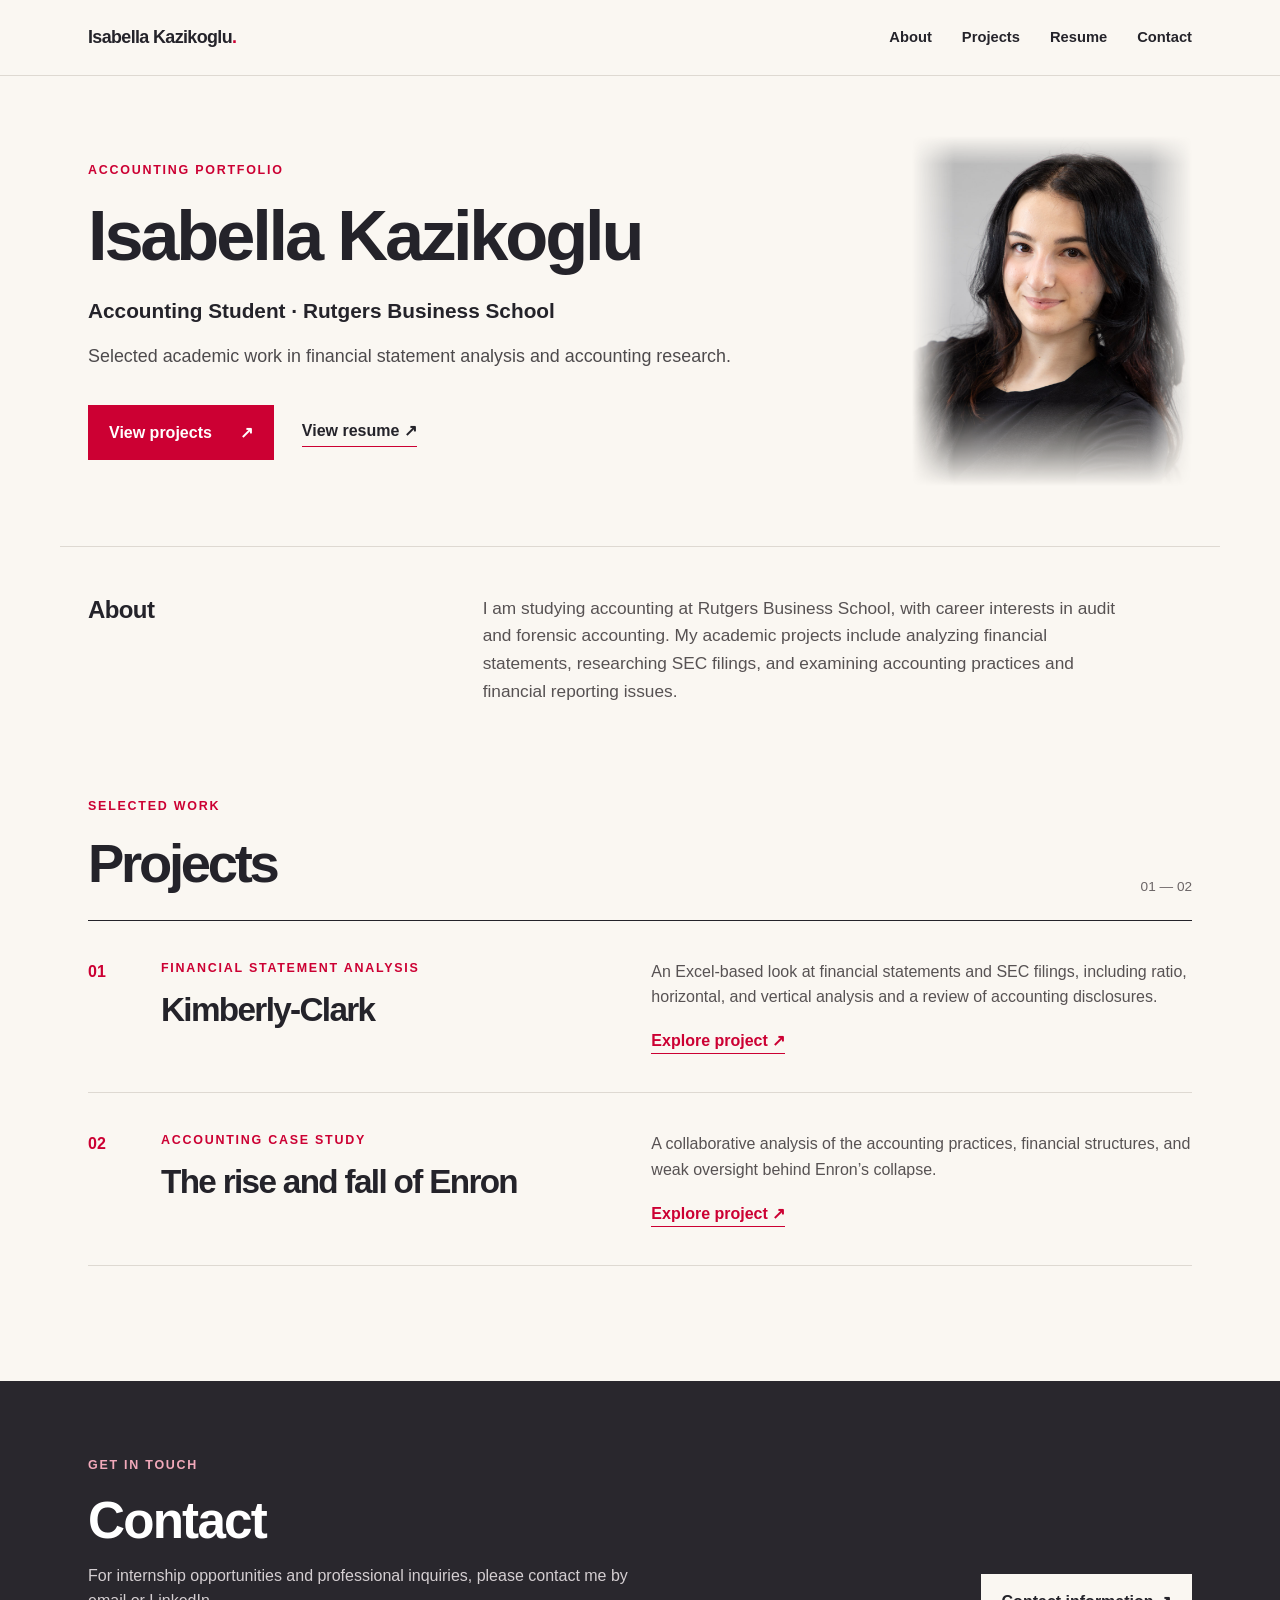
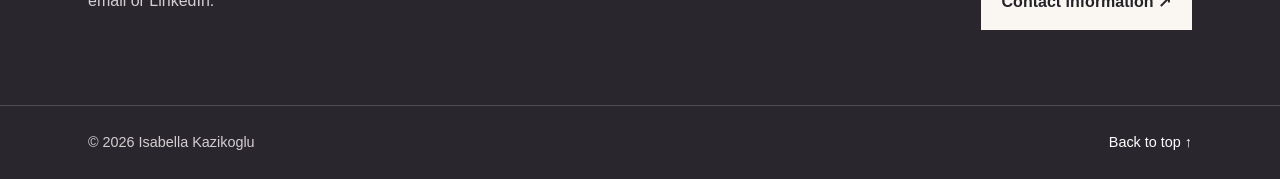
==== commit 80210e4c: "Blend portrait edges and simplify project presentation Soften the original portrait's edges into the" ====
--- a/index.html
+++ b/index.html
@@ -3,7 +3,7 @@
 <head>
 <meta charset="utf-8"><meta name="viewport" content="width=device-width, initial-scale=1">
 <meta name="description" content="Isabella Kazikoglu's accounting portfolio: financial statement analysis and accounting case studies.">
-<title>Isabella Kazikoglu | Accounting Portfolio</title><link rel="stylesheet" href="style.css?v=7">
+<title>Isabella Kazikoglu | Accounting Portfolio</title><link rel="stylesheet" href="style.css?v=8">
 </head>
 <body class="home-page">
 <header class="home-header"><nav class="home-nav" aria-label="Main navigation"><a class="home-wordmark" href="index.html">Isabella Kazikoglu<span>.</span></a><div class="home-nav-links"><a href="#about">About</a><a href="#projects">Projects</a><a href="Isabella_Kazikoglu_Resume.pdf" target="_blank" rel="noopener noreferrer">Resume</a><a href="contact.html">Contact</a></div></nav></header>
@@ -27,7 +27,7 @@
   <h2 id="about-title">About</h2>
   <p>I am studying accounting at Rutgers Business School, with career interests in audit and forensic accounting. My academic projects include analyzing financial statements, researching SEC filings, and examining accounting practices and financial reporting issues.</p>
 </section>
-<section class="home-projects" id="projects"><div class="section-heading"><div><p class="section-kicker">Selected work</p><h2>Projects</h2></div><span>01 — 02</span></div><a class="feature-project" href="kmb-project.html"><div class="feature-number">01</div><div class="feature-content"><p class="project-type">Financial statement analysis</p><h3>Kimberly-Clark</h3><p>An Excel-based look at financial statements and SEC filings, including ratio, horizontal, and vertical analysis and a review of accounting disclosures.</p><span class="feature-action">Explore project ↗</span></div><div class="feature-art feature-art-kmb" aria-hidden="true"><span>FINANCIAL<br>STATEMENTS</span><b>K–C</b><small>ANALYSIS / 2026</small></div></a><a class="feature-project" href="enron-project.html"><div class="feature-number">02</div><div class="feature-content"><p class="project-type">Accounting case study</p><h3>The rise and fall of Enron</h3><p>A collaborative analysis of the accounting practices, financial structures, and weak oversight behind Enron’s collapse.</p><span class="feature-action">Explore project ↗</span></div><div class="feature-art feature-art-enron" aria-hidden="true"><span>CASE STUDY<br>ACCOUNTING & ETHICS</span><b>ENRON</b><small>RESEARCH / 2026</small></div></a></section>
+<section class="home-projects" id="projects"><div class="section-heading"><div><p class="section-kicker">Selected work</p><h2>Projects</h2></div><span>01 — 02</span></div><a class="feature-project" href="kmb-project.html"><div class="feature-number">01</div><div class="feature-content"><p class="project-type">Financial statement analysis</p><h3>Kimberly-Clark</h3><p>An Excel-based look at financial statements and SEC filings, including ratio, horizontal, and vertical analysis and a review of accounting disclosures.</p><span class="feature-action">Explore project ↗</span></div></a><a class="feature-project" href="enron-project.html"><div class="feature-number">02</div><div class="feature-content"><p class="project-type">Accounting case study</p><h3>The rise and fall of Enron</h3><p>A collaborative analysis of the accounting practices, financial structures, and weak oversight behind Enron’s collapse.</p><span class="feature-action">Explore project ↗</span></div></a></section>
 <section class="home-contact"><div><p class="section-kicker">Get in touch</p><h2>Contact</h2><p>For internship opportunities and professional inquiries, please contact me by email or LinkedIn.</p></div><a href="contact.html" class="home-button home-button-light">Contact information ↗</a></section>
 </main><footer class="home-footer"><span>© 2026 Isabella Kazikoglu</span><a href="#">Back to top ↑</a></footer>
 </body></html>
--- a/style.css
+++ b/style.css
@@ -651,8 +651,16 @@
     display: block;
     width: 100%;
     height: auto;
-    border: 1px solid var(--line);
-    border-radius: 3px;
+    border: 0;
+    border-radius: 0;
+    -webkit-mask-image:
+        linear-gradient(to bottom, transparent, #000 8%, #000 76%, transparent),
+        linear-gradient(to right, transparent, #000 15%, #000 85%, transparent);
+    -webkit-mask-composite: source-in;
+    mask-image:
+        linear-gradient(to bottom, transparent, #000 8%, #000 76%, transparent),
+        linear-gradient(to right, transparent, #000 15%, #000 85%, transparent);
+    mask-composite: intersect;
 }
 .home-hero h1 {
     font-size: clamp(2.65rem, 5.5vw, 4.8rem);
@@ -699,3 +707,40 @@
     .home-about { padding: 36px 20px; gap: 18px; }
     .home-projects { padding-top: 28px; }
 }
+
+/* Present projects through their analysis and deliverables. */
+.feature-project {
+    grid-template-columns: 48px minmax(0, 1fr);
+    align-items: start;
+    padding: 38px 0;
+}
+.feature-content {
+    display: grid;
+    grid-template-columns: minmax(0, .9fr) minmax(0, 1.1fr);
+    column-gap: 48px;
+    align-items: start;
+}
+.feature-content .project-type { grid-column: 1; margin: 0 0 10px; }
+.feature-content h3 {
+    grid-column: 1;
+    grid-row: 2 / 4;
+    margin: 0;
+    font-size: clamp(1.7rem, 2.6vw, 2.3rem);
+}
+.feature-content > p:not(.project-type) {
+    grid-column: 2;
+    grid-row: 1 / 3;
+    margin: 0;
+    max-width: none;
+}
+.feature-content .feature-action {
+    grid-column: 2;
+    grid-row: 3;
+    justify-self: start;
+    margin-top: 18px;
+}
+@media (max-width: 760px) {
+    .feature-project { grid-template-columns: 28px minmax(0, 1fr); }
+    .feature-content { display: block; }
+    .feature-content h3 { margin-bottom: 15px; }
+}
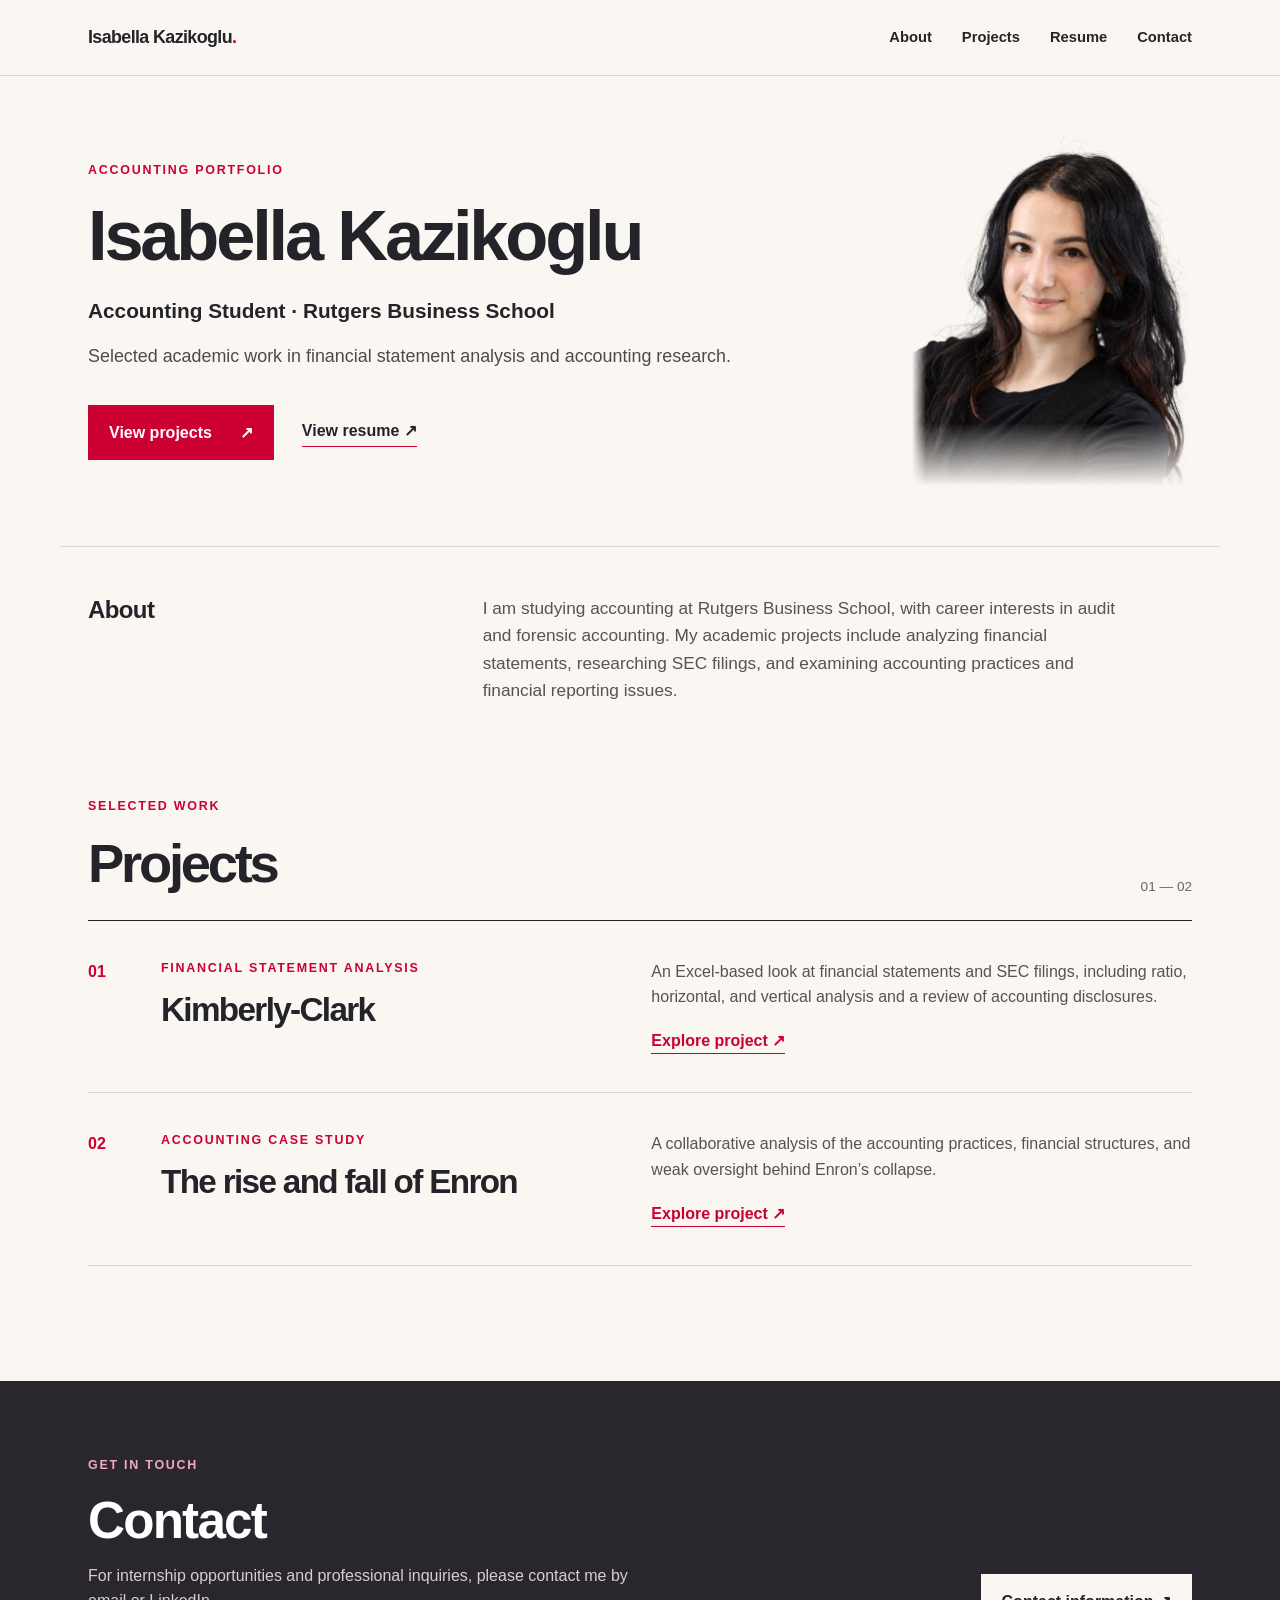
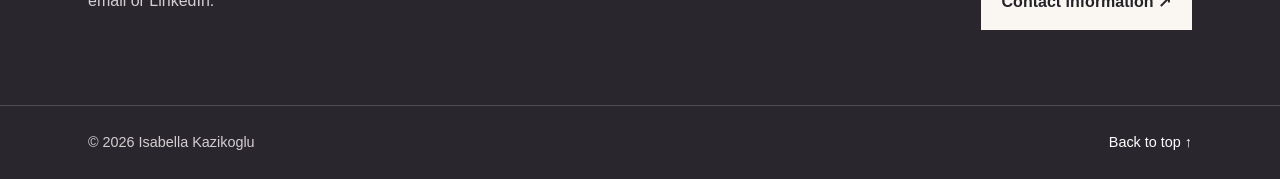
==== commit 2dcaccf0: "Use transparent portrait to blend into the page Remove the gray studio backdrop from the displayed p" ====
--- a/index.html
+++ b/index.html
@@ -3,7 +3,7 @@
 <head>
 <meta charset="utf-8"><meta name="viewport" content="width=device-width, initial-scale=1">
 <meta name="description" content="Isabella Kazikoglu's accounting portfolio: financial statement analysis and accounting case studies.">
-<title>Isabella Kazikoglu | Accounting Portfolio</title><link rel="stylesheet" href="style.css?v=8">
+<title>Isabella Kazikoglu | Accounting Portfolio</title><link rel="stylesheet" href="style.css?v=9">
 </head>
 <body class="home-page">
 <header class="home-header"><nav class="home-nav" aria-label="Main navigation"><a class="home-wordmark" href="index.html">Isabella Kazikoglu<span>.</span></a><div class="home-nav-links"><a href="#about">About</a><a href="#projects">Projects</a><a href="Isabella_Kazikoglu_Resume.pdf" target="_blank" rel="noopener noreferrer">Resume</a><a href="contact.html">Contact</a></div></nav></header>
@@ -20,7 +20,7 @@
     </div>
   </div>
   <div class="hero-portrait">
-    <img src="assets/isabella-kazikoglu-headshot.jpg" alt="Isabella Kazikoglu" width="1000" height="1250" fetchpriority="high" decoding="async">
+    <img src="assets/isabella-kazikoglu-headshot-cutout.webp" alt="Isabella Kazikoglu" width="1122" height="1402" fetchpriority="high" decoding="async">
   </div>
 </section>
 <section class="home-about" id="about" aria-labelledby="about-title">
--- a/style.css
+++ b/style.css
@@ -654,12 +654,12 @@
     border: 0;
     border-radius: 0;
     -webkit-mask-image:
-        linear-gradient(to bottom, transparent, #000 8%, #000 76%, transparent),
-        linear-gradient(to right, transparent, #000 15%, #000 85%, transparent);
+        linear-gradient(to bottom, #000 82%, transparent),
+        linear-gradient(to right, transparent, #000 5%, #000 95%, transparent);
     -webkit-mask-composite: source-in;
     mask-image:
-        linear-gradient(to bottom, transparent, #000 8%, #000 76%, transparent),
-        linear-gradient(to right, transparent, #000 15%, #000 85%, transparent);
+        linear-gradient(to bottom, #000 82%, transparent),
+        linear-gradient(to right, transparent, #000 5%, #000 95%, transparent);
     mask-composite: intersect;
 }
 .home-hero h1 {
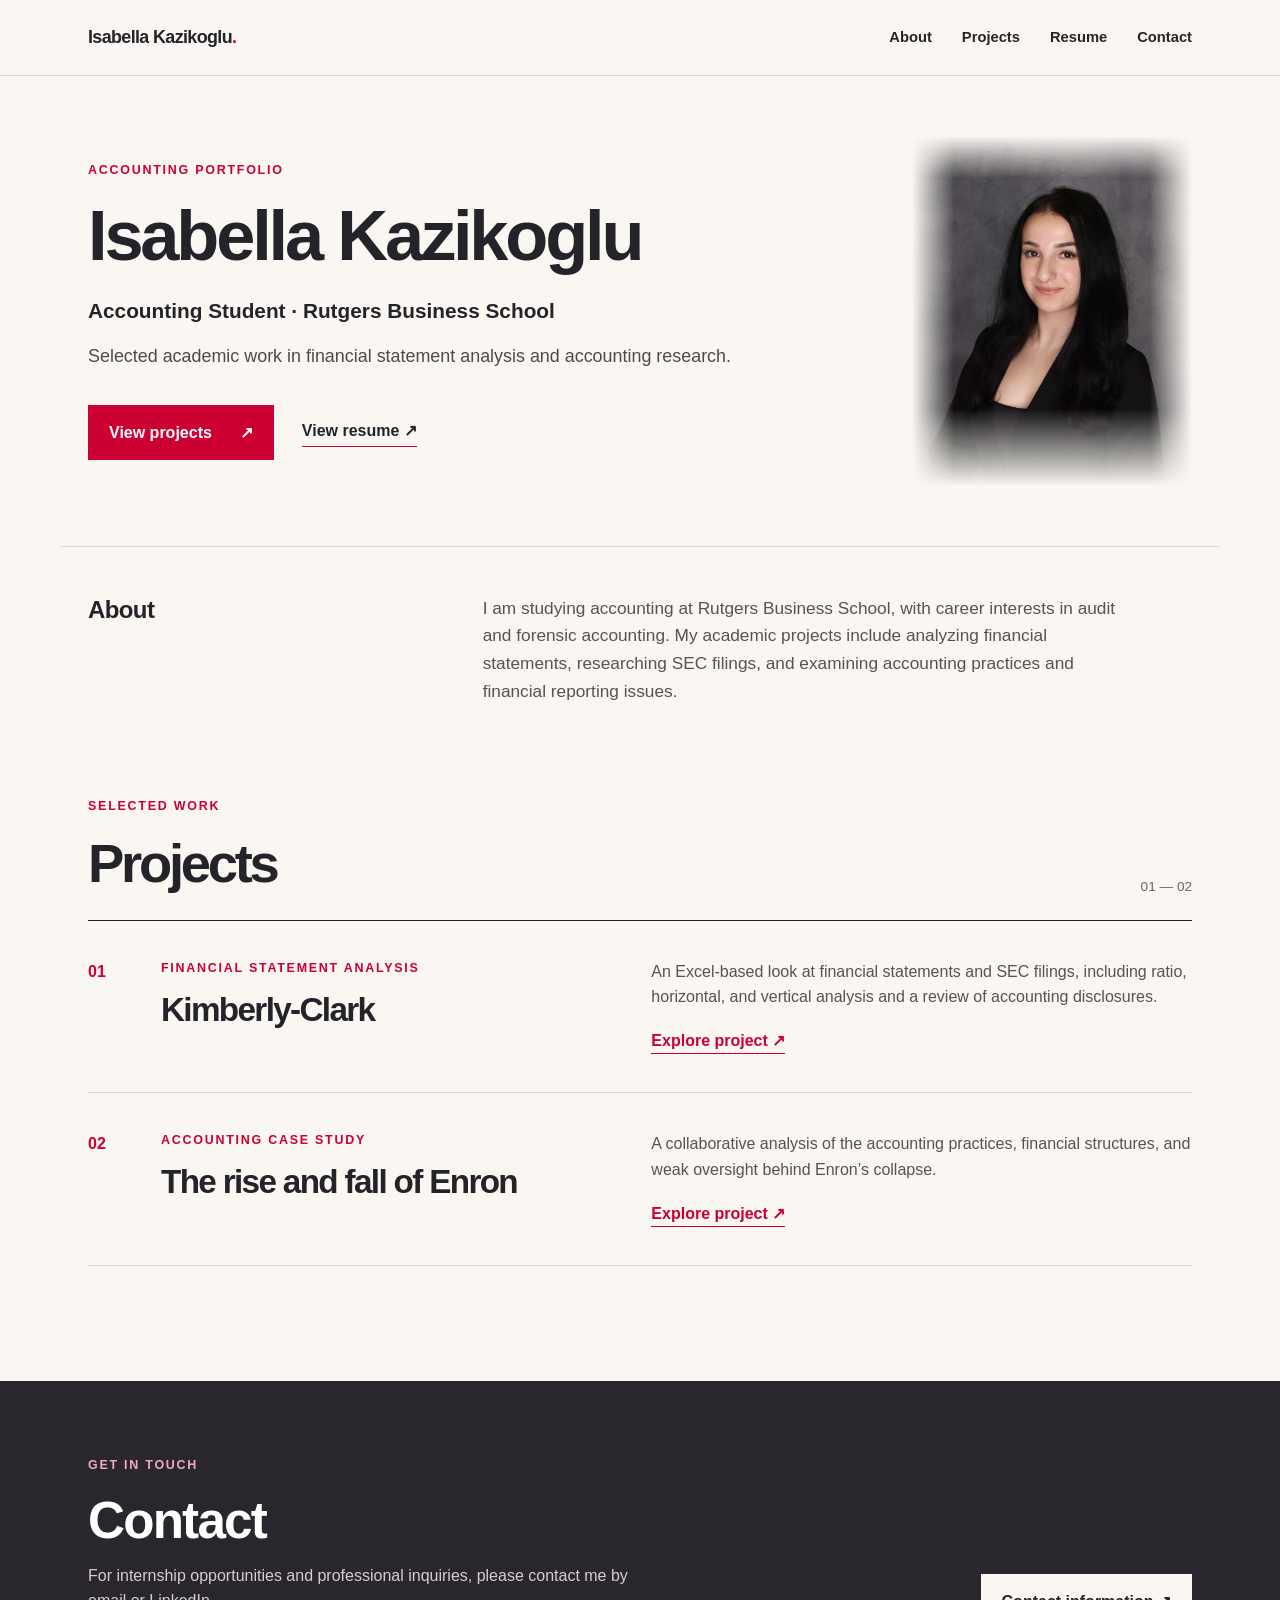
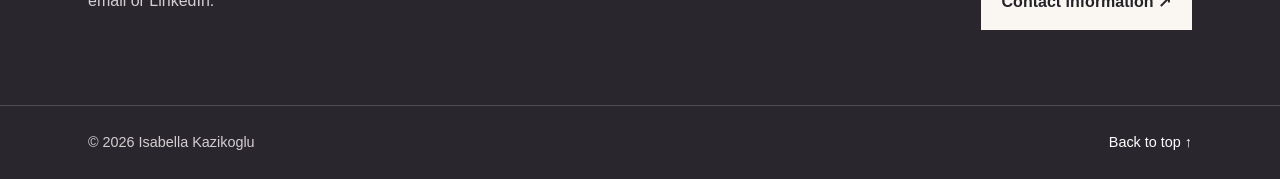
==== commit 0aae29c6: "Update portfolio headshot with original October photo and soft edges" ====
--- a/index.html
+++ b/index.html
@@ -3,7 +3,7 @@
 <head>
 <meta charset="utf-8"><meta name="viewport" content="width=device-width, initial-scale=1">
 <meta name="description" content="Isabella Kazikoglu's accounting portfolio: financial statement analysis and accounting case studies.">
-<title>Isabella Kazikoglu | Accounting Portfolio</title><link rel="stylesheet" href="style.css?v=9">
+<title>Isabella Kazikoglu | Accounting Portfolio</title><link rel="stylesheet" href="style.css?v=10">
 </head>
 <body class="home-page">
 <header class="home-header"><nav class="home-nav" aria-label="Main navigation"><a class="home-wordmark" href="index.html">Isabella Kazikoglu<span>.</span></a><div class="home-nav-links"><a href="#about">About</a><a href="#projects">Projects</a><a href="Isabella_Kazikoglu_Resume.pdf" target="_blank" rel="noopener noreferrer">Resume</a><a href="contact.html">Contact</a></div></nav></header>
@@ -20,7 +20,7 @@
     </div>
   </div>
   <div class="hero-portrait">
-    <img src="assets/isabella-kazikoglu-headshot-cutout.webp" alt="Isabella Kazikoglu" width="1122" height="1402" fetchpriority="high" decoding="async">
+    <img src="assets/isabella-kazikoglu-headshot-2026-10.jpg" alt="Isabella Kazikoglu" width="1000" height="1500" fetchpriority="high" decoding="async">
   </div>
 </section>
 <section class="home-about" id="about" aria-labelledby="about-title">
--- a/style.css
+++ b/style.css
@@ -651,15 +651,18 @@
     display: block;
     width: 100%;
     height: auto;
+    aspect-ratio: 4 / 5;
+    object-fit: cover;
+    object-position: center 25%;
     border: 0;
     border-radius: 0;
     -webkit-mask-image:
-        linear-gradient(to bottom, #000 82%, transparent),
-        linear-gradient(to right, transparent, #000 5%, #000 95%, transparent);
+        linear-gradient(to bottom, transparent, #000 12%, #000 78%, transparent),
+        linear-gradient(to right, transparent, #000 15%, #000 85%, transparent);
     -webkit-mask-composite: source-in;
     mask-image:
-        linear-gradient(to bottom, #000 82%, transparent),
-        linear-gradient(to right, transparent, #000 5%, #000 95%, transparent);
+        linear-gradient(to bottom, transparent, #000 12%, #000 78%, transparent),
+        linear-gradient(to right, transparent, #000 15%, #000 85%, transparent);
     mask-composite: intersect;
 }
 .home-hero h1 {
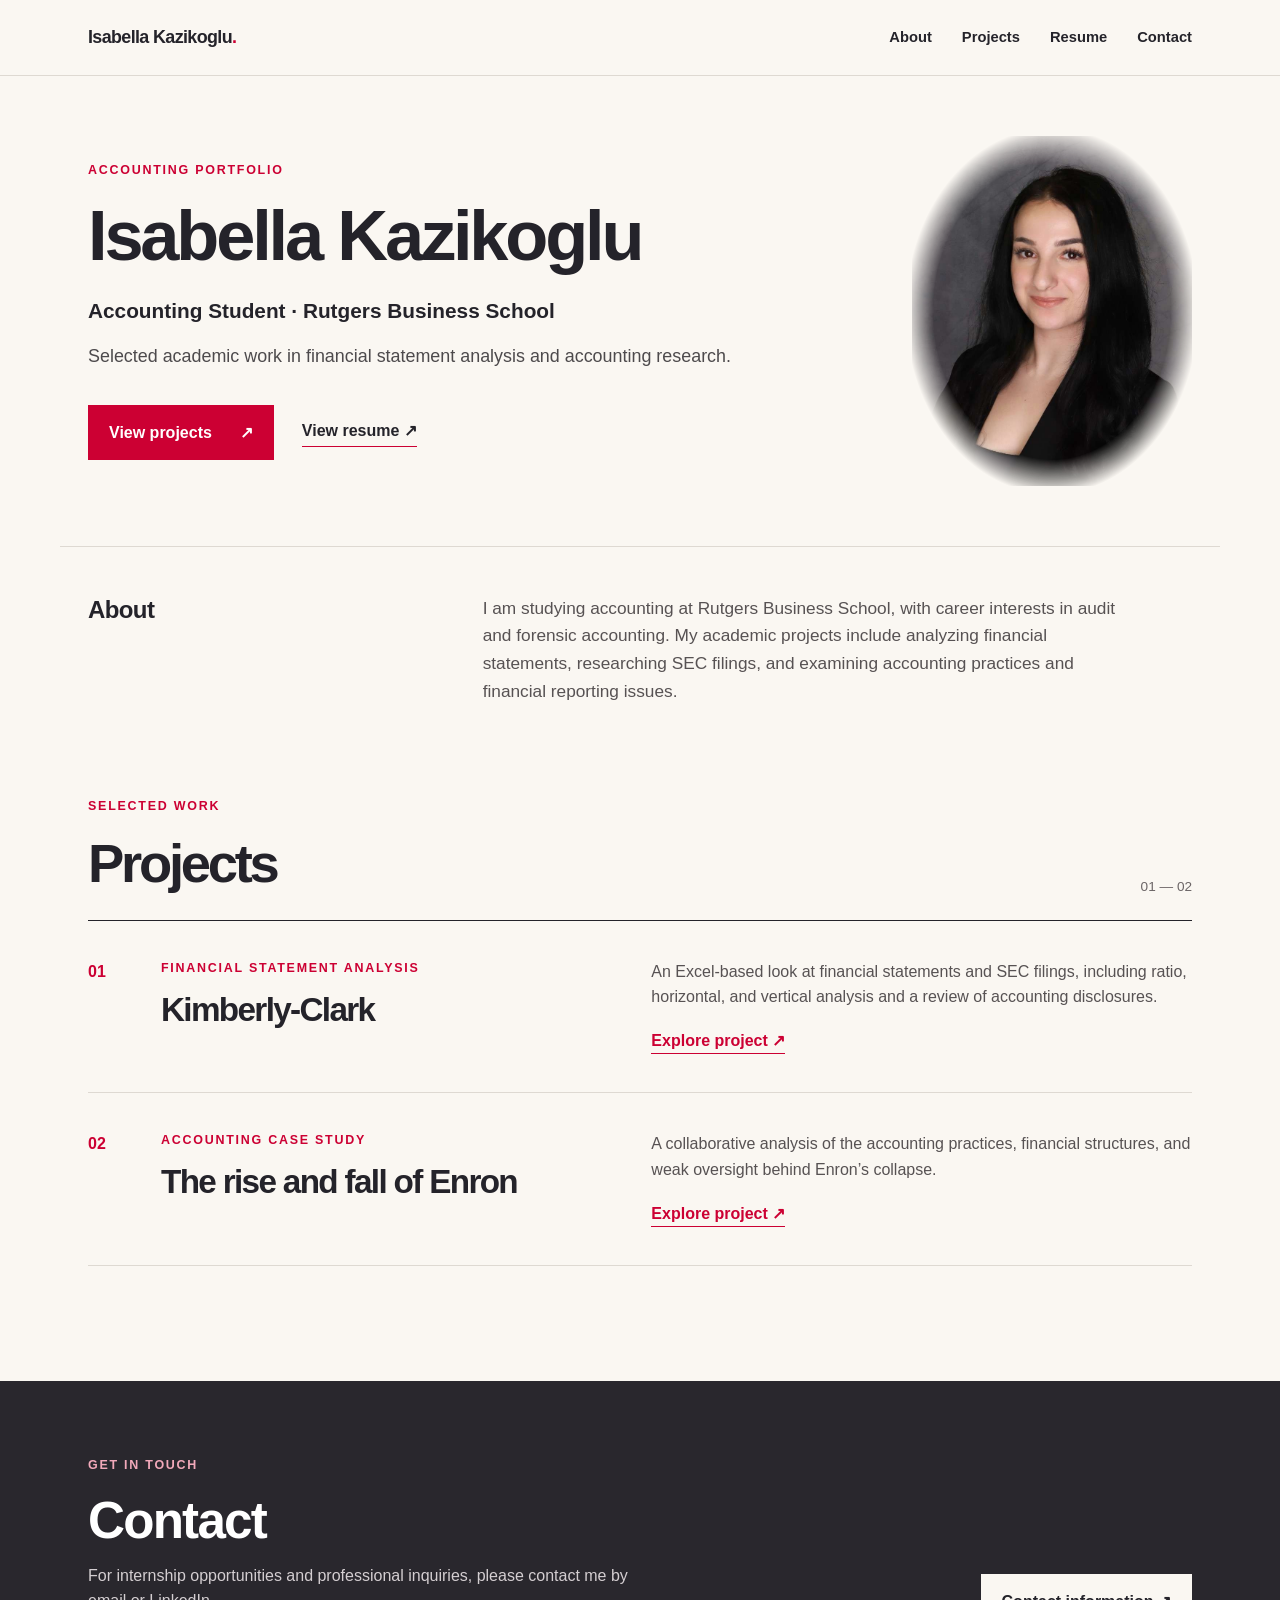
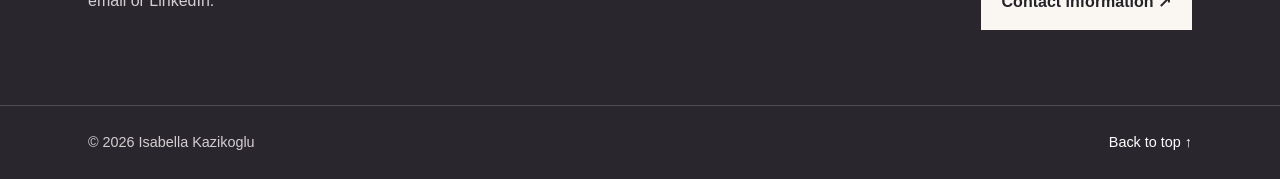
==== commit ba9e5645: "Refine portrait crop and oval edge fade" ====
--- a/index.html
+++ b/index.html
@@ -3,7 +3,7 @@
 <head>
 <meta charset="utf-8"><meta name="viewport" content="width=device-width, initial-scale=1">
 <meta name="description" content="Isabella Kazikoglu's accounting portfolio: financial statement analysis and accounting case studies.">
-<title>Isabella Kazikoglu | Accounting Portfolio</title><link rel="stylesheet" href="style.css?v=10">
+<title>Isabella Kazikoglu | Accounting Portfolio</title><link rel="stylesheet" href="style.css?v=11">
 </head>
 <body class="home-page">
 <header class="home-header"><nav class="home-nav" aria-label="Main navigation"><a class="home-wordmark" href="index.html">Isabella Kazikoglu<span>.</span></a><div class="home-nav-links"><a href="#about">About</a><a href="#projects">Projects</a><a href="Isabella_Kazikoglu_Resume.pdf" target="_blank" rel="noopener noreferrer">Resume</a><a href="contact.html">Contact</a></div></nav></header>
--- a/style.css
+++ b/style.css
@@ -647,23 +647,22 @@
     min-height: 0;
     padding: 60px 28px;
 }
+.hero-portrait {
+    aspect-ratio: 4 / 5;
+    overflow: hidden;
+    -webkit-mask-image: radial-gradient(ellipse at center, #000 60%, transparent 74%);
+    mask-image: radial-gradient(ellipse at center, #000 60%, transparent 74%);
+}
 .hero-portrait img {
     display: block;
     width: 100%;
-    height: auto;
-    aspect-ratio: 4 / 5;
+    height: 100%;
     object-fit: cover;
     object-position: center 25%;
+    transform: scale(1.3);
+    transform-origin: 50% 35%;
     border: 0;
     border-radius: 0;
-    -webkit-mask-image:
-        linear-gradient(to bottom, transparent, #000 12%, #000 78%, transparent),
-        linear-gradient(to right, transparent, #000 15%, #000 85%, transparent);
-    -webkit-mask-composite: source-in;
-    mask-image:
-        linear-gradient(to bottom, transparent, #000 12%, #000 78%, transparent),
-        linear-gradient(to right, transparent, #000 15%, #000 85%, transparent);
-    mask-composite: intersect;
 }
 .home-hero h1 {
     font-size: clamp(2.65rem, 5.5vw, 4.8rem);
